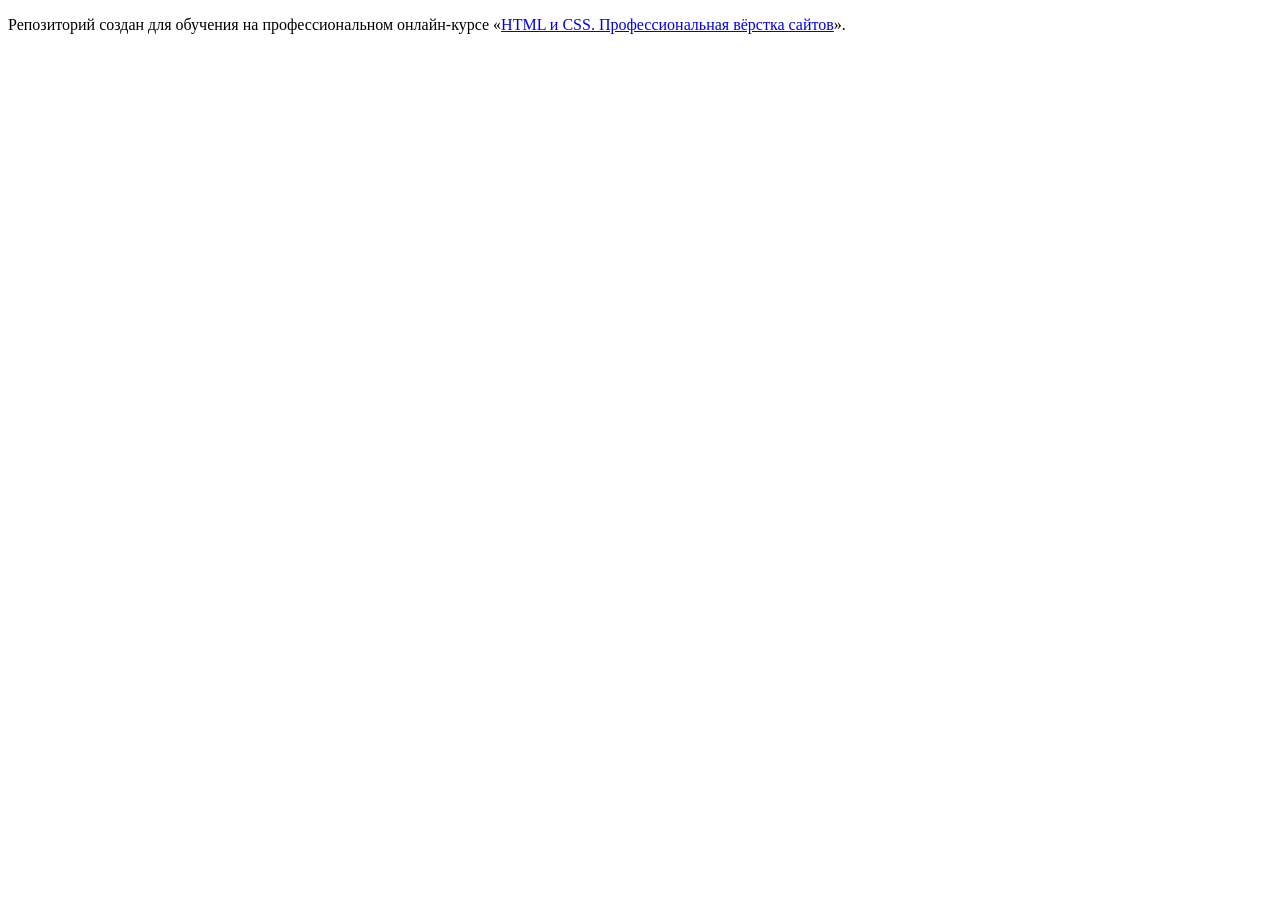
==== index.html @ 04fe5bd8 "Add files via upload" ====
<!DOCTYPE html>
<html lang="ru">
  <head>
    <meta charset="utf-8">
    <title>HTML Academy: {{projectTitle}}</title>
  </head>
  <body>

    <p>Репозиторий создан для обучения на профессиональном онлайн‑курсе «<a href="https://htmlacademy.ru/intensive/htmlcss">HTML и CSS. Профессиональная вёрстка сайтов</a>».</p>

  </body>
</html>
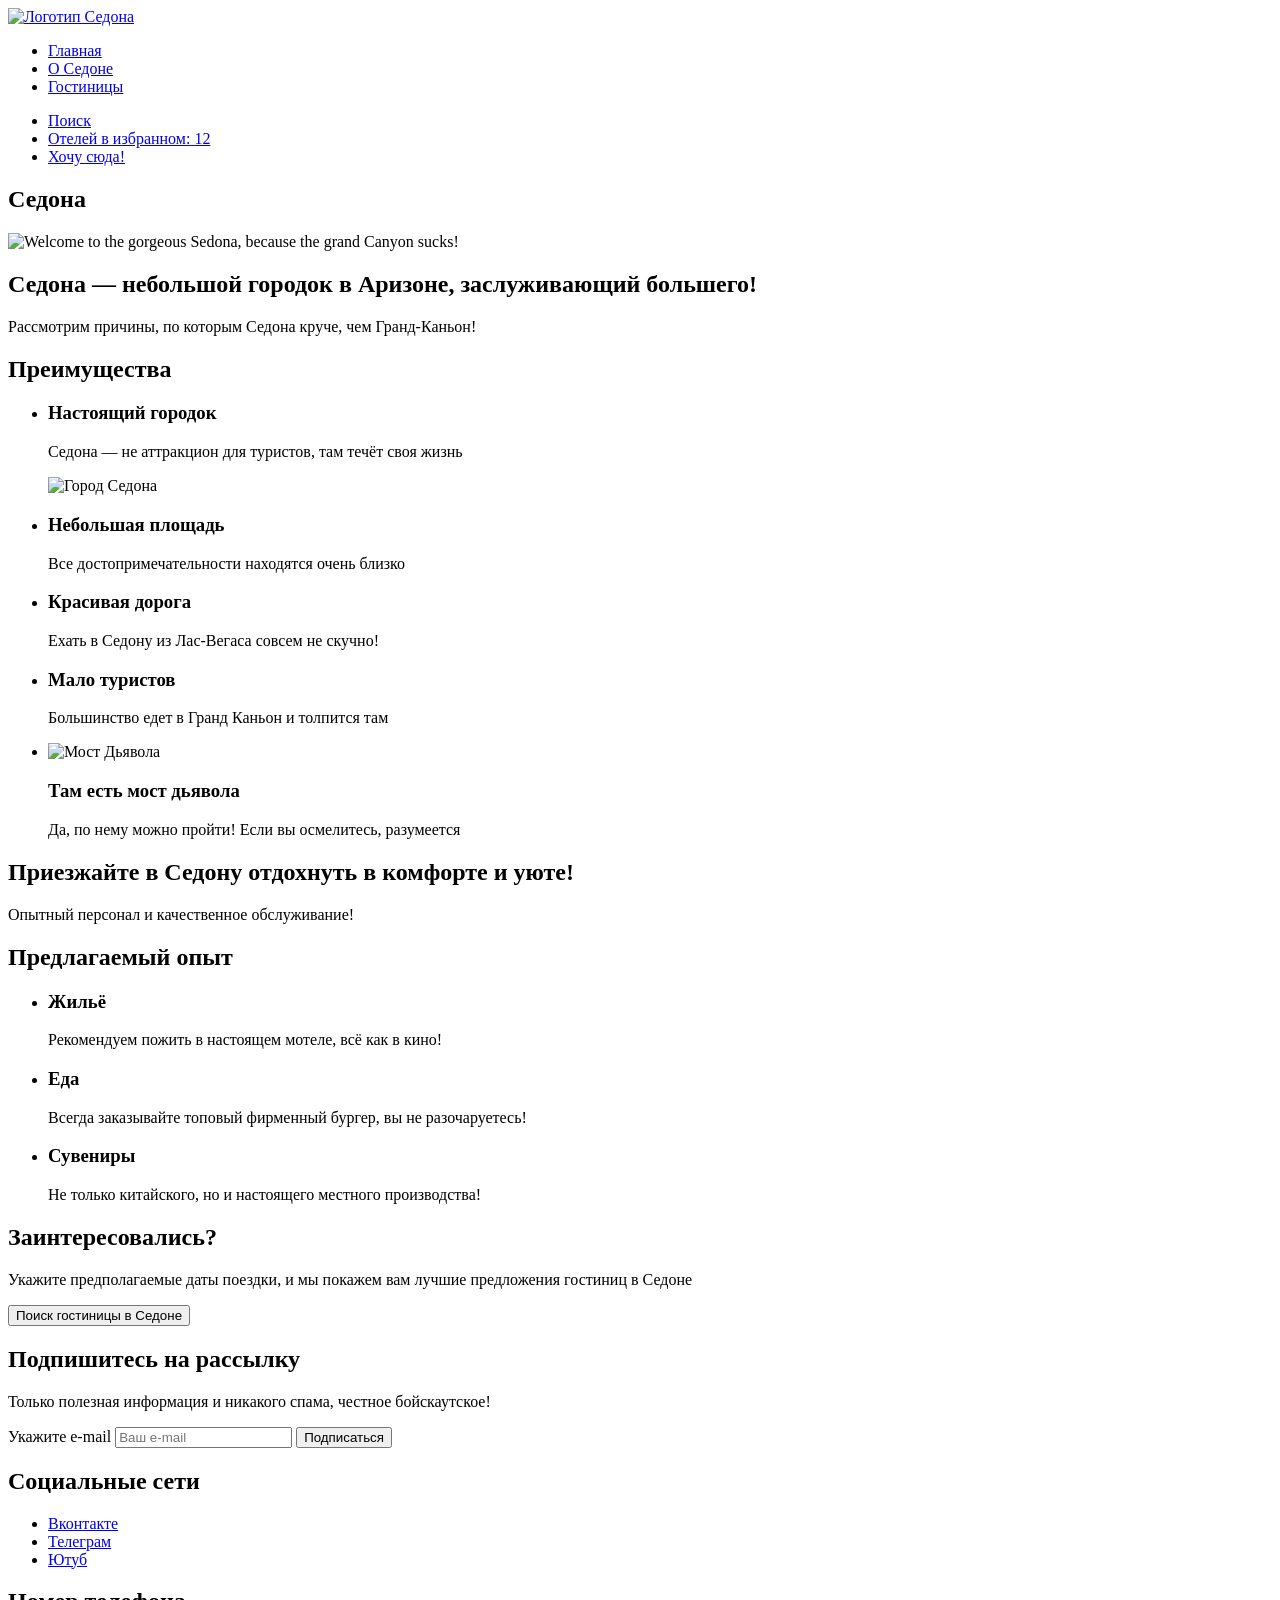
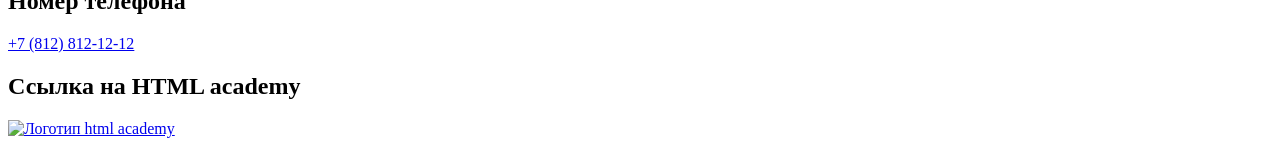
==== commit ded3e1c2: "Add files via upload" ====
--- a/index.html
+++ b/index.html
@@ -1,12 +1,134 @@
 <!DOCTYPE html>
 <html lang="ru">
+
   <head>
     <meta charset="utf-8">
-    <title>HTML Academy: {{projectTitle}}</title>
+    <title>Седона</title>
   </head>
+
   <body>
+    <header class="page-header">
+      <nav class="navigation">
+        <a class="navigation-logo" href="index.html"><img class="logo" src="#" alt="Логотип Седона" aria-current="page"></a>
+        <ul class="navigation-list">
+          <li class="navigation-item"><a class="navigation-link navigation-link-current" href="index.html" aria-current="page">Главная</a>
+          </li>
+          <li class="navigation-item"><a class="navigation-link" href="#">О Седоне</a></li>
+          <li class="navigation-item"><a class="navigation-link" href="catalog.html">Гостиницы</a></li>
+        </ul>
+        <ul class="navigation-user">
+          <li class="navigation-item"><a class="navigation-link" href="#"><span class="visually-hidden">Поиск</span></a>
+          </li>
+          <li class="navigation-item"><a class="navigation-link" href="#">
+            <span class="visually-hidden">Отелей в избранном:</span>
+            <span class="count">12</span>
+          </a></li>
+          <li class="navigation-item"><a class="navigation-link" href="#">Хочу сюда!</a></li>
+        </ul>
+      </nav>
+    </header>
+    <main class="main-index">
+      <section class="welcome">
+        <h1 class="visually-hidden">Седона</h1>
+        <img class="welcome-sedona" src="#" alt="Welcome to the gorgeous Sedona, because the grand Canyon sucks!">
+      </section>
+      <section class="sedona">
+        <h2 class="sedona-place">Седона — небольшой городок в Аризоне, заслуживающий большего!</h2>
+        <p class="sedona-comparison">Рассмотрим причины, по которым Седона круче, чем Гранд-Каньон!</p>
+      </section>
+      <section class="advantages">
+        <h2 class="visually-hidden">Преимущества</h2>
+        <ul class="advantages-list">
+          <li class="advantages-item">
+            <h3 class="advantages-title">Настоящий городок</h3>
+            <p class="advantages-description">Седона — не аттракцион для туристов, там течёт своя жизнь</p>
+            <img class="advantages-img" src="#" alt="Город Седона">
+          </li>
+          <li class="advantages-item">
+            <h3 class="advantages-title">Небольшая площадь</h3>
+            <p class="advantages-description">Все достопримечательности находятся очень близко</p>
+          </li>
+          <li class="advantages-item">
+            <h3 class="advantages-title">Красивая дорога</h3>
+            <p class="advantages-description">Ехать в Седону из Лас-Вегаса совсем не скучно!</p>
+          </li>
+          <li class="advantages-item">
+            <h3 class="advantages-title">Мало туристов</h3>
+            <p class="advantages-description">Большинство едет в Гранд Каньон и толпится там</p>
+          </li>
+          <li class="advantages-item">
+            <img class="advantages-img" src="#" alt="Мост Дьявола">
+            <h3 class="advantages-title">Там есть мост дьявола</h3>
+            <p class="advantages-description">Да, по нему можно пройти! Если вы осмелитесь, разумеется</p>
+          </li>
+        </ul>
+      </section>
+      <section class="invitation">
+        <h2 class="ivitation-header">Приезжайте в Седону отдохнуть в комфорте и уюте!</h2>
+        <p class="invitation-description">Опытный персонал и качественное обслуживание!</p>
+      </section>
+      <section class="experience">
+        <h2 class="visually-hidden">Предлагаемый опыт</h2>
+        <ul class="experience-list">
+          <li class="experience-item">
+            <h3 class="experience-title">Жильё</h3>
+            <p class="experience-item-description">Рекомендуем пожить в настоящем мотеле, всё как в кино!</p>
+          </li>
+          <li class="experience-item">
+            <h3 class="experience-title">Еда</h3>
+            <p class="experience-item-description">Всегда заказывайте топовый фирменный бургер, вы не разочаруетесь!</p>
+          </li>
+          <li class="experience-item">
+            <h3 class="experience-title">Сувениры</h3>
+            <p class="experience-item-description">Не только китайского, но и настоящего местного производства!</p>
+          </li>
+        </ul>
+      </section>
+      <section class="booking">
+        <h2 class="booking-title">Заинтересовались?</h2>
+        <p class="booking-description">Укажите предполагаемые даты поездки, и мы покажем вам лучшие предложения гостиниц в Седоне</p>
+        <button class="button" type="button">Поиск гостиницы в Седоне</button>
+      </section>
+    </main>
+    <footer class="page=footer">
+      <section class="subscribe">
+        <h2 class="subscribe-title">Подпишитесь на рассылку</h2>
+        <p class="subscribe-description">Только полезная информация и никакого спама, честное бойскаутское!</p>
+        <form class="subscribe-form" action="#" method="post">
+          <label for="subscribe-email-form" class="visually-hidden">Укажите e-mail</label>
+          <input class="subscribe-email-field" type="email" name="email" placeholder="Ваш e-mail"
+            id="subscribe-email-form" required>
+          <button class="subscribe-button" type="submit">
+            <span class="subscribe-button-text">Подписаться</span>
+          </button>
+        </form>
+      </section>
+      <section class="footer-socials">
+        <h2 class="visually-hidden">Социальные сети</h2>
+        <ul class="footer-socials-list">
+          <li class="footer-socials-list-item">
+            <a class="button" href="https://vk.com/htmlacademy"><span class="visually-hidden">Вконтакте</span></a>
+          </li>
+          <li class="footer-socials-list-item">
+            <a class="button" href="https://t.me/htmlacademy"><span class="visually-hidden">Телеграм</span></a>
+          </li>
+          <li class="footer-socials-list-item">
+            <a class="button" href="https://www.youtube.com/user/htmlacademyru"><span
+                class="visually-hidden">Ютуб</span></a>
+          </li>
+        </ul>
 
-    <p>Репозиторий создан для обучения на профессиональном онлайн‑курсе «<a href="https://htmlacademy.ru/intensive/htmlcss">HTML и CSS. Профессиональная вёрстка сайтов</a>».</p>
-
+      </section>
+      <section class="footer-contacts">
+        <h2 class="visually-hidden">Номер телефона</h2>
+        <a class="footer-contacts-phone" href="tel:88128121212">+7 (812) 812-12-12</a>
+      </section>
+      <section class="footer-html-academy">
+        <h2 class="visually-hidden">Ссылка на HTML academy</h2>
+        <a class="footer-html-academy-link" href="#">
+          <img class="footer-html-academy-logo" src="#" alt="Логотип html academy">
+        </a>
+      </section>
+    </footer>
   </body>
 </html>
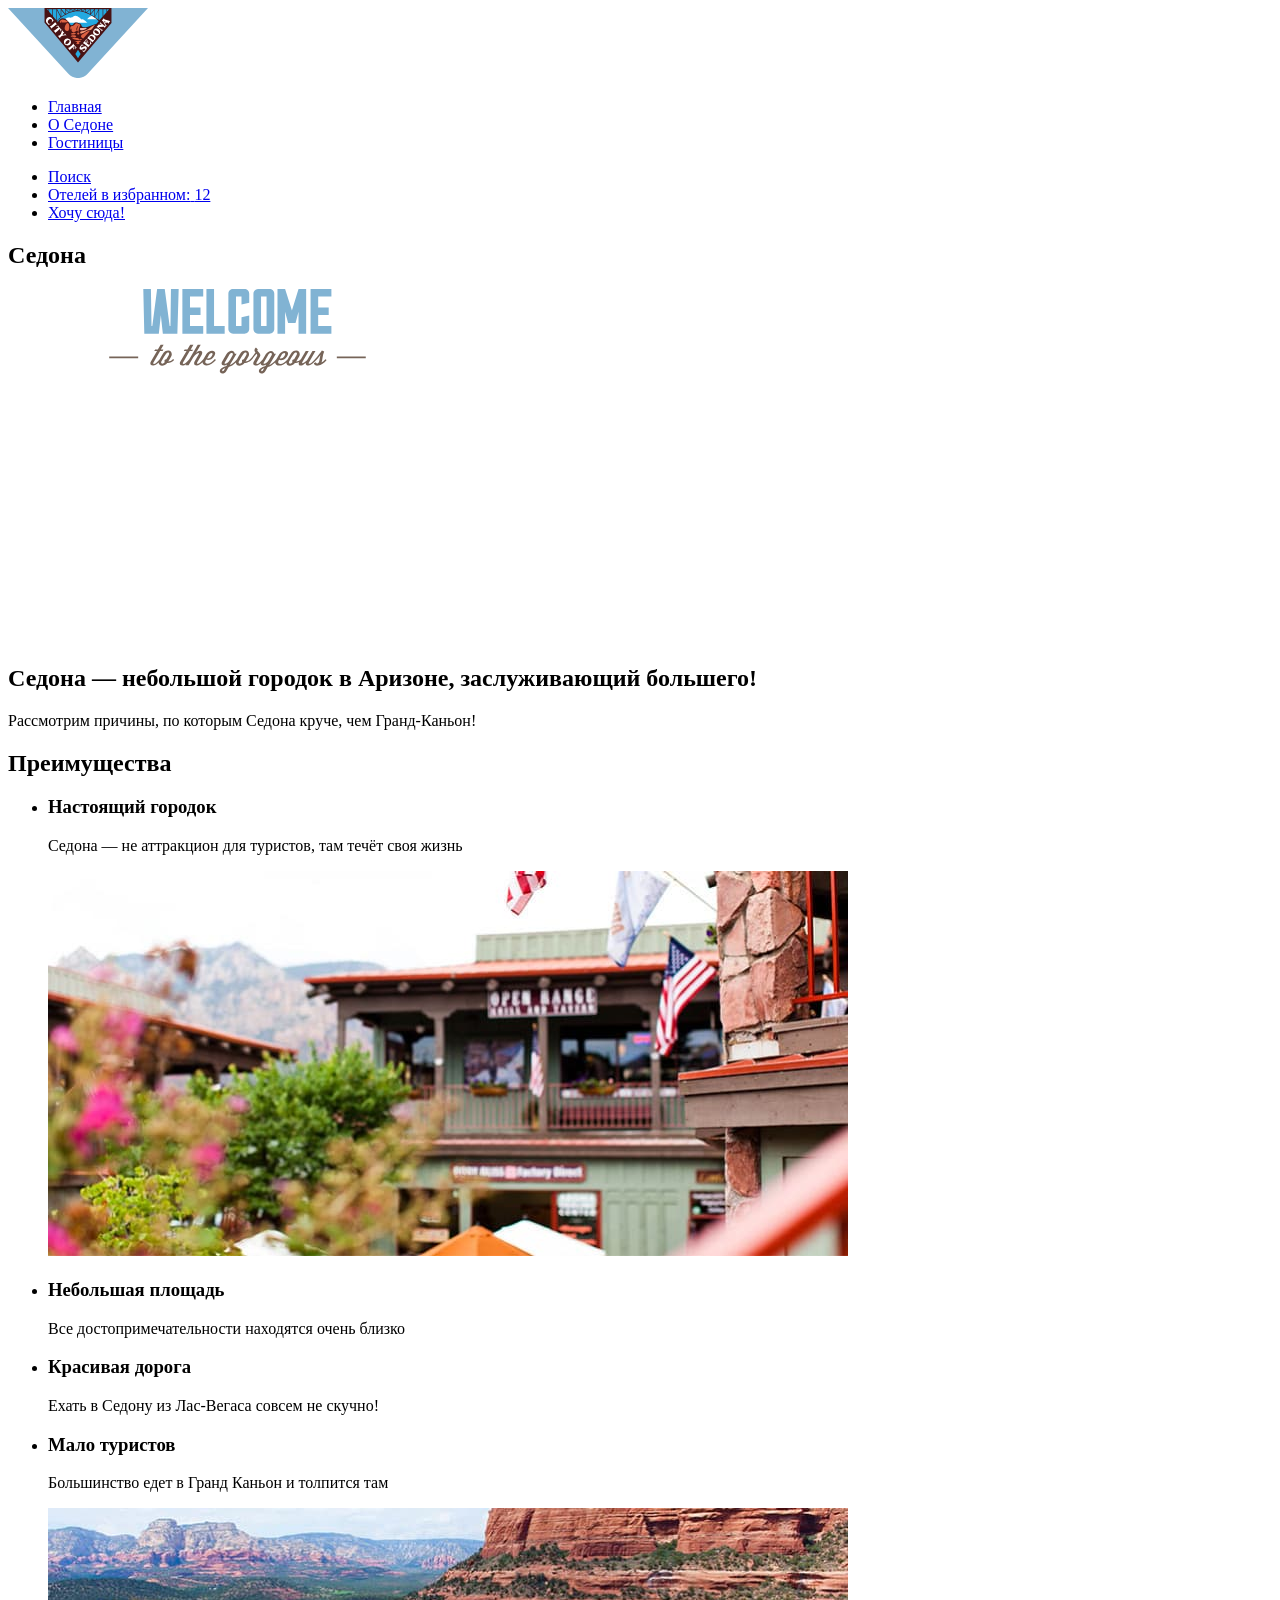
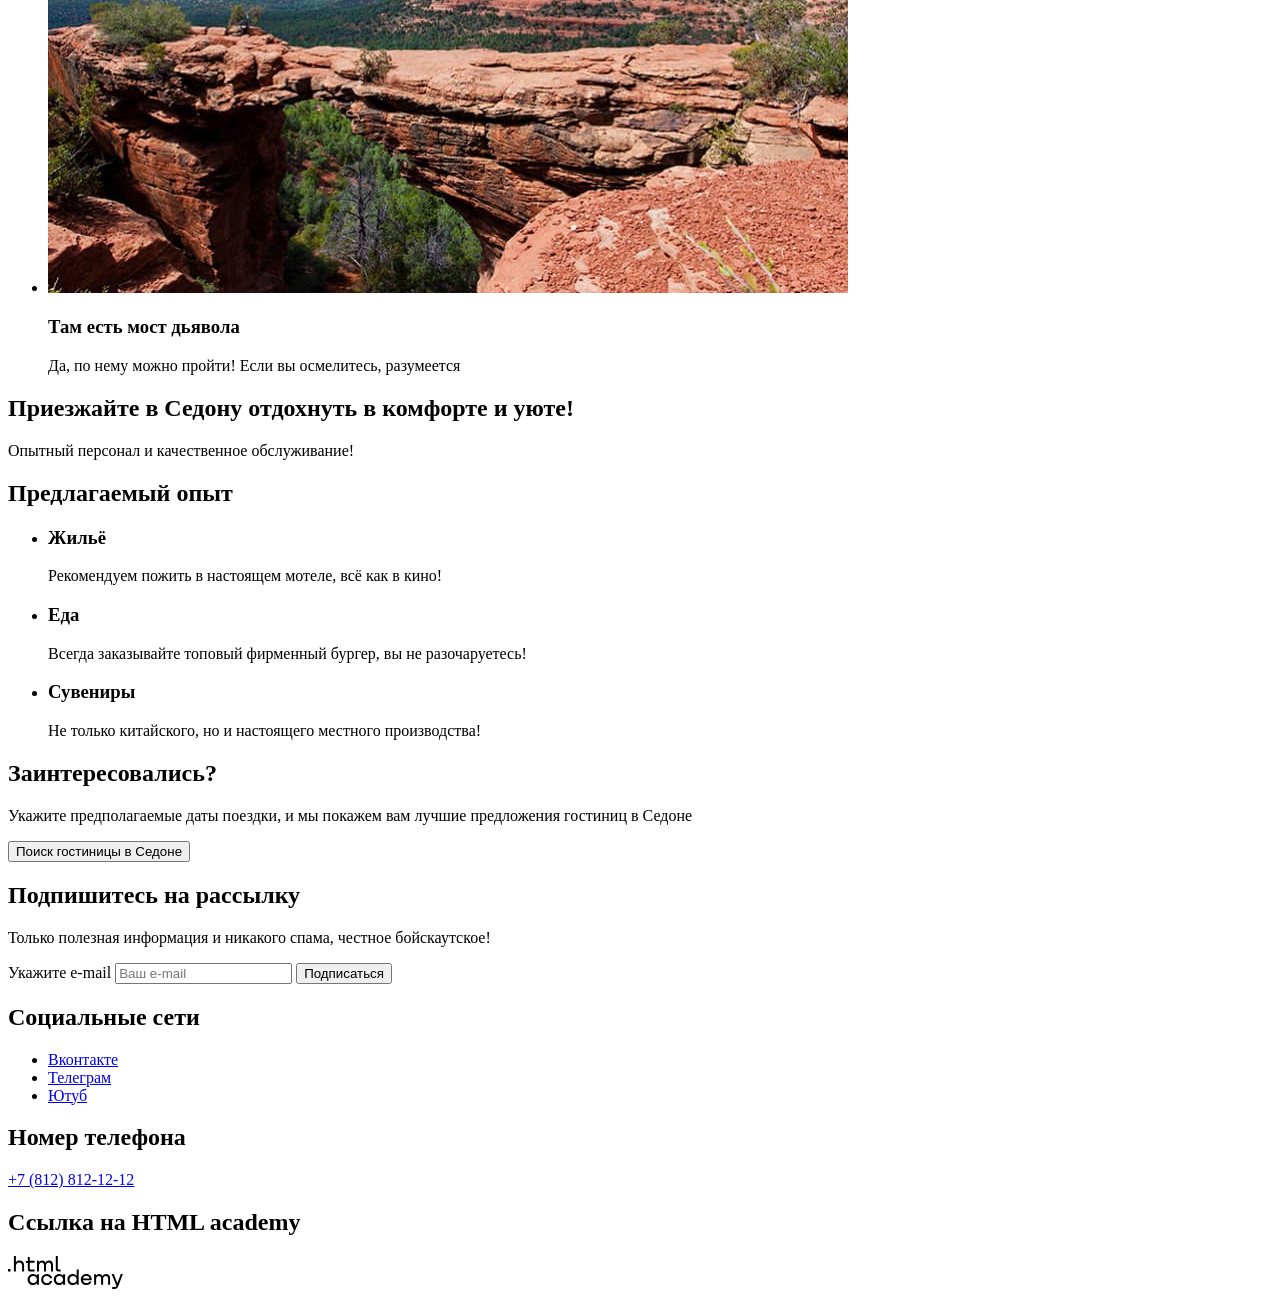
==== commit 31be13d5: "Add files via upload" ====
--- a/index.html
+++ b/index.html
@@ -9,7 +9,7 @@
   <body>
     <header class="page-header">
       <nav class="navigation">
-        <a class="navigation-logo" href="index.html"><img class="logo" src="#" alt="Логотип Седона" aria-current="page"></a>
+        <a class="navigation-logo" href="index.html"><img class="logo" src="images/logos/header-sedona-logo.svg" width="140" height="70" alt="Логотип Седона" aria-current="page"></a>
         <ul class="navigation-list">
           <li class="navigation-item"><a class="navigation-link navigation-link-current" href="index.html" aria-current="page">Главная</a>
           </li>
@@ -30,7 +30,7 @@
     <main class="main-index">
       <section class="welcome">
         <h1 class="visually-hidden">Седона</h1>
-        <img class="welcome-sedona" src="#" alt="Welcome to the gorgeous Sedona, because the grand Canyon sucks!">
+        <img class="welcome-sedona" src="images/index-content/welcome.svg" width="458" height="352" alt="Welcome to the gorgeous Sedona, because the grand Canyon sucks!">
       </section>
       <section class="sedona">
         <h2 class="sedona-place">Седона — небольшой городок в Аризоне, заслуживающий большего!</h2>
@@ -42,7 +42,7 @@
           <li class="advantages-item">
             <h3 class="advantages-title">Настоящий городок</h3>
             <p class="advantages-description">Седона — не аттракцион для туристов, там течёт своя жизнь</p>
-            <img class="advantages-img" src="#" alt="Город Седона">
+            <img class="advantages-img" src="images/index-content/sedona-city.jpg" width="800" height="385" alt="Город Седона">
           </li>
           <li class="advantages-item">
             <h3 class="advantages-title">Небольшая площадь</h3>
@@ -57,7 +57,7 @@
             <p class="advantages-description">Большинство едет в Гранд Каньон и толпится там</p>
           </li>
           <li class="advantages-item">
-            <img class="advantages-img" src="#" alt="Мост Дьявола">
+            <img class="advantages-img" src="images/index-content/devils-bridge.jpg" width="800" height="385" alt="Мост Дьявола">
             <h3 class="advantages-title">Там есть мост дьявола</h3>
             <p class="advantages-description">Да, по нему можно пройти! Если вы осмелитесь, разумеется</p>
           </li>
@@ -126,7 +126,7 @@
       <section class="footer-html-academy">
         <h2 class="visually-hidden">Ссылка на HTML academy</h2>
         <a class="footer-html-academy-link" href="#">
-          <img class="footer-html-academy-logo" src="#" alt="Логотип html academy">
+          <img class="footer-html-academy-logo" src="images/logos/HTMLAcademy-logo.svg" alt="Логотип html academy">
         </a>
       </section>
     </footer>
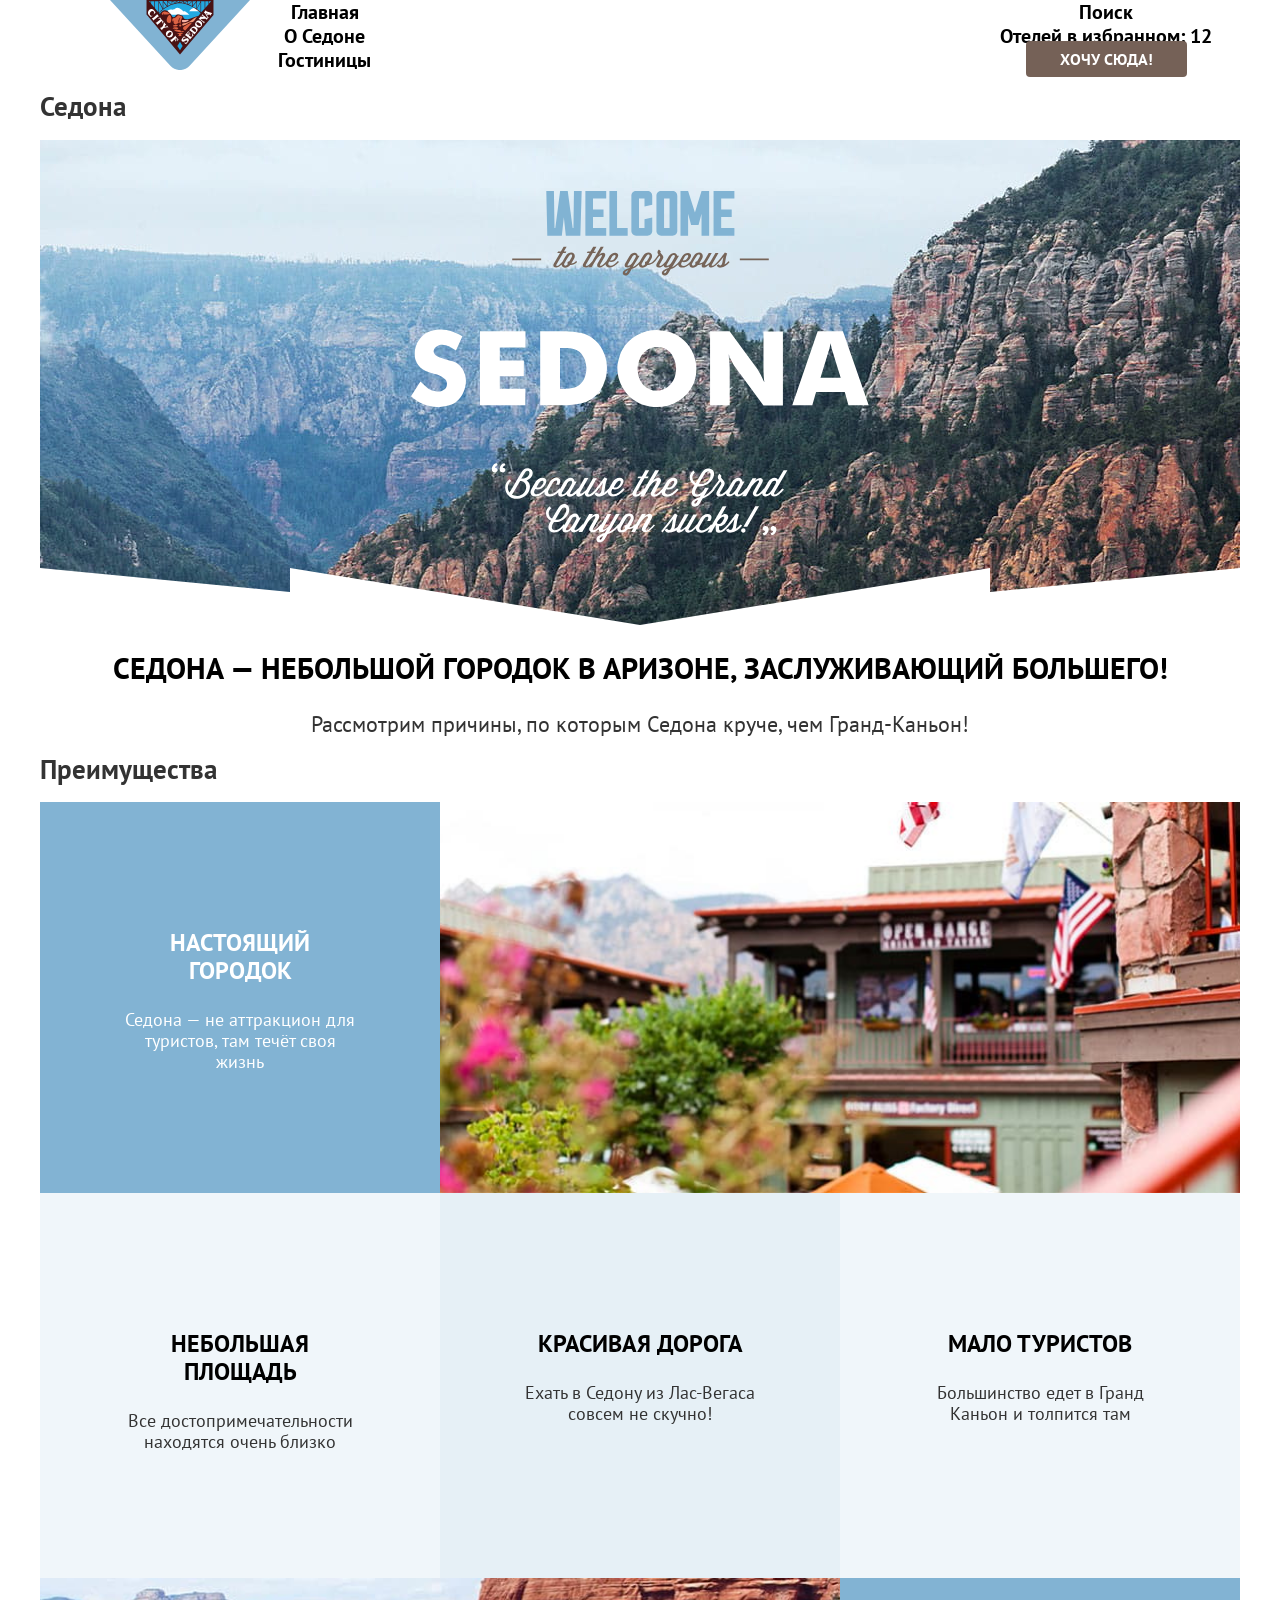
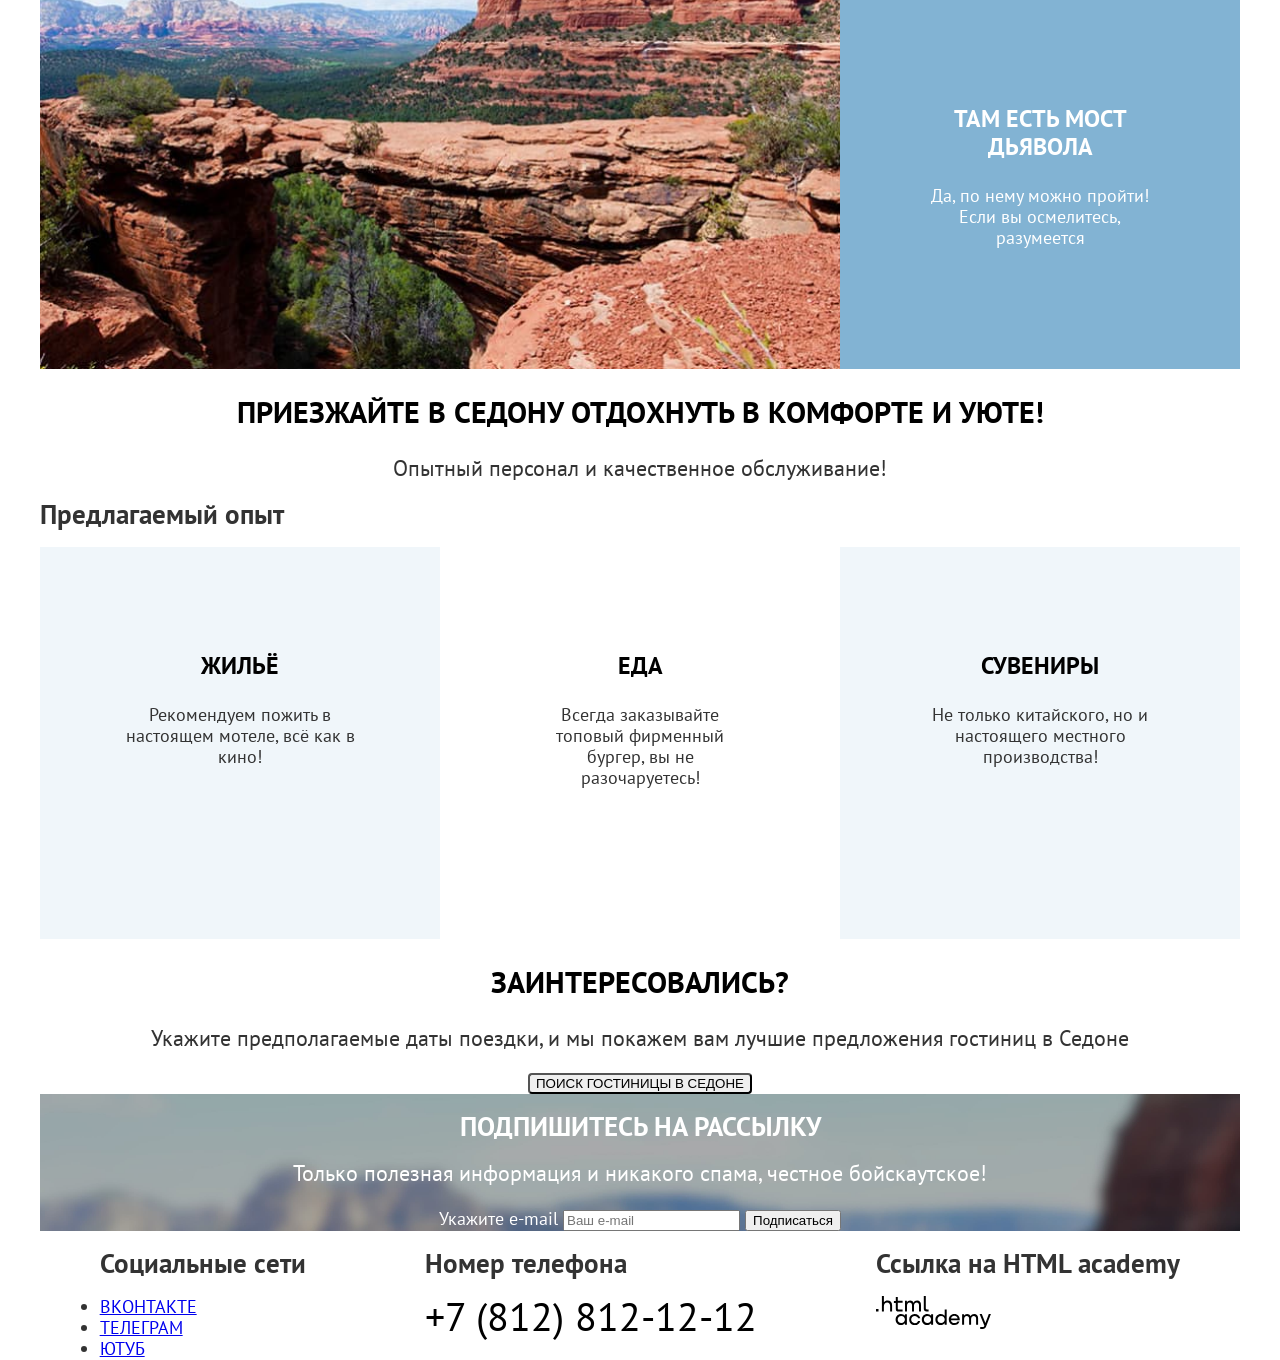
==== commit de48cb5c: "Add files via upload" ====
--- a/index.html
+++ b/index.html
@@ -4,9 +4,11 @@
   <head>
     <meta charset="utf-8">
     <title>Седона</title>
+    <link rel="stylesheet" href="styles/styles.css">
   </head>
 
   <body>
+    <div class="page-container">
     <header class="page-header">
       <nav class="navigation">
         <a class="navigation-logo" href="index.html"><img class="logo" src="images/logos/header-sedona-logo.svg" width="140" height="70" alt="Логотип Седона" aria-current="page"></a>
@@ -23,62 +25,75 @@
             <span class="visually-hidden">Отелей в избранном:</span>
             <span class="count">12</span>
           </a></li>
-          <li class="navigation-item"><a class="navigation-link" href="#">Хочу сюда!</a></li>
+          <li class="navigation-item"><a class="navigation-link-button button" href="#">Хочу сюда!</a></li>
         </ul>
       </nav>
     </header>
-    <main class="main-index">
+    <main class="main-index-container main-index">
+
       <section class="welcome">
         <h1 class="visually-hidden">Седона</h1>
+        <div class="welcome-images">
         <img class="welcome-sedona" src="images/index-content/welcome.svg" width="458" height="352" alt="Welcome to the gorgeous Sedona, because the grand Canyon sucks!">
+        </div>
       </section>
       <section class="sedona">
         <h2 class="sedona-place">Седона — небольшой городок в Аризоне, заслуживающий большего!</h2>
         <p class="sedona-comparison">Рассмотрим причины, по которым Седона круче, чем Гранд-Каньон!</p>
       </section>
+
       <section class="advantages">
         <h2 class="visually-hidden">Преимущества</h2>
         <ul class="advantages-list">
-          <li class="advantages-item">
-            <h3 class="advantages-title">Настоящий городок</h3>
-            <p class="advantages-description">Седона — не аттракцион для туристов, там течёт своя жизнь</p>
-            <img class="advantages-img" src="images/index-content/sedona-city.jpg" width="800" height="385" alt="Город Седона">
+          <li class="advantages-item advantage-1">
+            <div class="advantage-text-container">
+              <h3 class="advantages-title">Настоящий городок</h3>
+              <p class="advantages-description">Седона — не аттракцион для туристов, там течёт своя жизнь</p>
+            </div>
+            <div class="advantage-img-container">
+              <img class="advantages-img" src="images/index-content/sedona-city.jpg" width="800" height="385" alt="Город Седона">
+            </div>
           </li>
-          <li class="advantages-item">
+          <li class="advantages-item advantage-2">
             <h3 class="advantages-title">Небольшая площадь</h3>
             <p class="advantages-description">Все достопримечательности находятся очень близко</p>
           </li>
-          <li class="advantages-item">
+          <li class="advantages-item advantage-3">
             <h3 class="advantages-title">Красивая дорога</h3>
             <p class="advantages-description">Ехать в Седону из Лас-Вегаса совсем не скучно!</p>
           </li>
-          <li class="advantages-item">
+          <li class="advantages-item advantage-4">
             <h3 class="advantages-title">Мало туристов</h3>
             <p class="advantages-description">Большинство едет в Гранд Каньон и толпится там</p>
           </li>
-          <li class="advantages-item">
-            <img class="advantages-img" src="images/index-content/devils-bridge.jpg" width="800" height="385" alt="Мост Дьявола">
-            <h3 class="advantages-title">Там есть мост дьявола</h3>
-            <p class="advantages-description">Да, по нему можно пройти! Если вы осмелитесь, разумеется</p>
+          <li class="advantages-item advantage-5">
+            <div class="advantage-img-container">
+              <img class="advantages-img" src="images/index-content/devils-bridge.jpg" width="800" height="385" alt="Мост Дьявола">
+            </div>
+            <div class="advantage-text-container">
+              <h3 class="advantages-title">Там есть мост дьявола</h3>
+              <p class="advantages-description">Да, по нему можно пройти! Если вы осмелитесь, разумеется</p>
+            </div>
           </li>
         </ul>
       </section>
+
       <section class="invitation">
-        <h2 class="ivitation-header">Приезжайте в Седону отдохнуть в комфорте и уюте!</h2>
+        <h2 class="invitation-header">Приезжайте в Седону отдохнуть в комфорте и уюте!</h2>
         <p class="invitation-description">Опытный персонал и качественное обслуживание!</p>
       </section>
       <section class="experience">
         <h2 class="visually-hidden">Предлагаемый опыт</h2>
         <ul class="experience-list">
-          <li class="experience-item">
+          <li class="experience-item experience-living">
             <h3 class="experience-title">Жильё</h3>
             <p class="experience-item-description">Рекомендуем пожить в настоящем мотеле, всё как в кино!</p>
           </li>
-          <li class="experience-item">
+          <li class="experience-item experience-food">
             <h3 class="experience-title">Еда</h3>
             <p class="experience-item-description">Всегда заказывайте топовый фирменный бургер, вы не разочаруетесь!</p>
           </li>
-          <li class="experience-item">
+          <li class="experience-item experience-souvenirs">
             <h3 class="experience-title">Сувениры</h3>
             <p class="experience-item-description">Не только китайского, но и настоящего местного производства!</p>
           </li>
@@ -87,11 +102,12 @@
       <section class="booking">
         <h2 class="booking-title">Заинтересовались?</h2>
         <p class="booking-description">Укажите предполагаемые даты поездки, и мы покажем вам лучшие предложения гостиниц в Седоне</p>
-        <button class="button" type="button">Поиск гостиницы в Седоне</button>
+        <button class="booking-button button" type="button">Поиск гостиницы в Седоне</button>
       </section>
-    </main>
-    <footer class="page=footer">
-      <section class="subscribe">
+      </main>
+      <footer class="page-footer">
+      <div class="page-footer-container">
+        <section class="subscribe subscribe-main">
         <h2 class="subscribe-title">Подпишитесь на рассылку</h2>
         <p class="subscribe-description">Только полезная информация и никакого спама, честное бойскаутское!</p>
         <form class="subscribe-form" action="#" method="post">
@@ -129,6 +145,8 @@
           <img class="footer-html-academy-logo" src="images/logos/HTMLAcademy-logo.svg" alt="Логотип html academy">
         </a>
       </section>
+
     </footer>
+    </div>
   </body>
 </html>
--- a/styles/styles.css
+++ b/styles/styles.css
@@ -0,0 +1,447 @@
+@font-face{
+  font-family: "PT Sans";
+  font-style: normal;
+  font-weight: 400;
+  src: url("../fonts/ptsans-400.woff2") format("woff2");
+  font-display: swap;
+}
+
+@font-face{
+  font-family: "PT Sans";
+  font-style: normal;
+  font-weight: 700;
+  src: url("../fonts/ptsans-700.woff2") format("woff2");
+  font-display: swap;
+}
+
+html{
+  height: 100%;
+}
+
+body{
+  margin: 0;
+  display: flex;
+  flex-direction: column;
+  height: 100%;
+  font-family: "PT Sans", sans-serif;
+  font-size: 18px;
+  line-height: 21px;
+  background-color: white;
+  color: #333333;
+  font-style: normal;
+}
+
+.main-index-container{
+  flex-grow: 1;
+}
+
+.main-inner{
+  flex-grow: 1;
+}
+
+.navigation li{
+  text-align: center;
+}
+
+.navigation-link{
+  color: black;
+  text-decoration: none;
+  font-family: "PT Sans", sans-serif;
+  font-size: 20px;
+  font-weight: 700;
+  line-height: 24px;
+}
+
+.welcome-images{
+  min-height: 485px;
+  text-align: center;
+  background-image: url("../images/background/divider\ \(1\).svg"), url("../images/background/index.jpg");
+  background-color: black;
+  background-repeat: no-repeat, no-repeat;
+  background-size: 100% auto, cover;
+  background-position: center bottom, center top;
+}
+
+.welcome-sedona{
+  padding: 51.4px;
+}
+
+.sedona-place, .invitation-header, .booking-title{
+  font-family: "PT Sans", sans-serif;
+  font-weight: 700;
+  font-size: 30px;
+  line-height: 36px;
+  text-align: center;
+  font-style: normal;
+  text-transform: uppercase;
+  color: black;
+}
+
+.sedona-comparison, .invitation-description, .booking-description{
+  font-family: "PT Sans", sans-serif;
+  font-weight: 400;
+  font-size: 22px;
+  line-height: 26px;
+  text-align: center;
+  font-style: normal;
+}
+
+.advantages-title, .experience-title{
+  font-family: "PT Sans", sans-serif;
+  font-weight: 700;
+  font-size: 24px;
+  line-height: 28px;
+  text-align: center;
+  font-style: normal;
+  text-transform: uppercase;
+  color: black;
+}
+
+.advantages-description, .experience-item-description{
+  font-family: "PT Sans", sans-serif;
+  font-weight: 400;
+  font-size: 18px;
+  line-height: 21px;
+  text-align: center;
+  font-style: normal;
+}
+
+.advantage-1, .advantage-5{
+  background-color: #82B3D3;
+  color: #ffffff;
+}
+
+.advantage-1 .advantages-title, .advantage-5 .advantages-title{
+  color: white;
+}
+
+.advantage-2, .advantage-4{
+  background-color: rgba(131, 179, 211, 0.12);
+}
+
+.advantage-3{
+  background-color: rgba(131, 179, 211, 0.2);
+}
+
+.footer-contacts-phone{
+  text-decoration: none;
+  color: #000000;
+  font-family: "PT Sans", sans-serif;
+  font-weight: 400;
+  font-size: 40px;
+  line-height: 40px;
+  text-transform: uppercase;
+}
+
+.subscribe{
+  justify-content: center;
+  width: 1200px;
+  text-align: center;
+
+}
+
+.subscribe-main{
+  background-image: url("../images/background/Subscribe.jpg");
+  background-color: black;
+  background-size: cover;
+  background-repeat: no-repeat;
+  color: white;
+}
+
+.subscribe-title{
+  text-transform: uppercase;
+}
+
+.subscribe-title-catalog{
+  color: black;
+}
+
+.subscribe-description{
+  font-family: "PT Sans", sans-serif;
+  font-size: 22px;
+  font-style: normal;
+  line-height: 26px;
+}
+
+.catalog-intro{
+  background-image: url("../images/background/filter.jpg");
+  background-color: black;
+  background-repeat: no-repeat;
+  background-size: cover;
+  color: white;
+  margin: 0 auto;
+}
+
+.inner-title{
+  font-family: "PT Sans", sans-serif;
+  font-size: 60px;
+  line-height: 78px;
+  font-weight: 700;
+}
+
+.breadcrumbs-item-link{
+  font-family: "PT Sans", sans-serif;
+  font-weight: 400;
+  font-size: 16px;
+  line-height: 21px;
+  text-decoration: none;
+  color: white;
+}
+
+.catalog-filters-title, .price-filter-title{
+  font-family: "PT Sans", sans-serif;
+  font-size: 20px;
+  line-height: 24px;
+  font-weight: 700;
+}
+
+.catalog-filters-checkbox-title, .catalog-filters-radio-title{
+  font-family: "PT Sans", sans-serif;
+  font-weight: 400;
+  font-size: 18px;
+  line-height: 23px;
+}
+
+.select-control-title{
+  font-family: "PT Sans", sans-serif;
+  font-weight: 700;
+  font-size: 30px;
+  line-height: 36px;
+  text-transform: uppercase;
+  color: black;
+}
+
+.product-card-link{
+  text-transform: capitalize;
+  font-family: "PT Sans", sans-serif;
+  font-weight: 700;
+  font-size: 24px;
+  line-height: 28px;
+  text-decoration: none;
+  color: black;
+}
+
+.experience-living, .experience-souvenirs{
+  background-color: rgba(131, 179, 211, 0.12);
+}
+
+.button{
+  text-transform: uppercase;
+  border-radius: 4px;
+}
+
+.navigation-link-button{
+  font-family: "PT Sans", sans-serif;
+  font-weight: 700;
+  background-color: #756157;
+  color: white;
+  text-transform: uppercase;
+  text-decoration: none;
+  font-size: 16px;
+  line-height: 20px;
+  text-align: center;
+  padding: 8px 34px;
+}
+
+.pagination-link{
+  text-decoration: none;
+  color: white;
+}
+
+.pagination-link-current{
+  color: black;
+}
+
+.select-control option{
+  font-family: "PT Sans", sans-serif;
+  font-weight: 400;
+  font-size: 18px;
+  line-height: 21px;
+}
+
+.page-container{
+  display: flex;
+  flex-direction: column;
+  margin: 0 auto;
+  min-height: 100vh;
+  width: 1200px;
+}
+
+.navigation{
+  display: flex;
+  width: 1200px;
+  margin: 0 auto;
+}
+
+.navigation-user{
+  margin: 0;
+  padding: 0;
+  margin-left: auto;
+  width: 268px;
+  margin-right: 0 70px;
+  list-style: none;
+}
+
+.navigation-logo{
+  margin-left: 70px;
+  margin-right: 28px;
+}
+
+.navigation-list{
+  list-style: none;
+  margin: 0;
+  padding: 0;
+}
+
+.page-footer-container{
+  width: 1200px;
+  display: flex;
+  flex-wrap: wrap;
+  margin: 0 auto;
+  justify-content: space-around;
+}
+
+.experience-list{
+  display: flex;
+  list-style: none;
+  padding: 0;
+  margin: 0;
+}
+
+.experience-item{
+  height: 230px;
+  width: 230px;
+  padding: 81px 85px;
+}
+
+.advantages-list{
+  list-style: none;
+  margin: 0;
+  padding: 0;
+  display: flex;
+  flex-wrap: wrap;
+
+}
+
+.advantage-1, .advantage-5{
+  display: flex;
+  min-height: 385px;
+  width: 100%;
+}
+
+.advantage-img-container{
+  display: block;
+  flex: 1;
+
+}
+
+.advantage-text-container{
+  flex: 1;
+  width: 230px;
+  padding: 103px 85px;
+}
+
+.advantages-img{
+  display: block;
+  object-fit: cover;
+  height: 100%;
+}
+
+.advantage-2, .advantage-3, .advantage-4{
+  width: 230px;
+  height: 160px;
+  padding: 112.5px 85px;
+}
+
+.catalog-filters-group, .price-filter{
+  border: none;
+  min-width: 150.43px;
+}
+
+.catalog-filters-list{
+  list-style: none;
+  margin: 0;
+  padding: 0;
+
+}
+
+.catalog-filters-container{
+  display: flex;
+  margin: 0 70px;
+}
+
+.infrastructure-container, .living-type-container{
+  margin-right: 70px;
+}
+
+.filters-price-container{
+  width: 288px;
+  margin-right: 70px;
+}
+
+.product-list-container{
+  display: flex;
+  flex-wrap: wrap;
+  width: 1060px;
+  margin: 0 auto;
+  gap: 20px;
+}
+
+.product-list-item{
+  width: 340px;
+  text-align: center;
+  list-style: none;
+  border: 1px solid #E5E5E5;
+  padding: 20px;
+  box-sizing: border-box;
+}
+
+.product-section{
+  width: 1060px;
+  margin: 0 auto;
+}
+
+.sorting-container{
+  display: flex;
+  width: 1060px;
+  margin: 0 auto;
+}
+
+.pagination{
+  list-style: none;
+}
+
+.pagination-container{
+  display: flex;
+}
+
+.pagination-item{
+  width: 60px;
+  height: 60px;
+  text-align: center;
+  background-color: #82B3D3;
+  border-radius: 4px;
+  margin-right: 8px;
+}
+
+.pagination-separator{
+  width: 60px;
+}
+
+.pagination-item:nth-child(1){
+  background-color: #F2F2F2;
+}
+
+.booking-button{
+  display: block;
+  margin: 0 auto;
+}
+
+.catalog-intro{
+  padding: 0 70px;
+}
+
+ul, ol{
+  padding: 0;
+  margin: 0;
+}
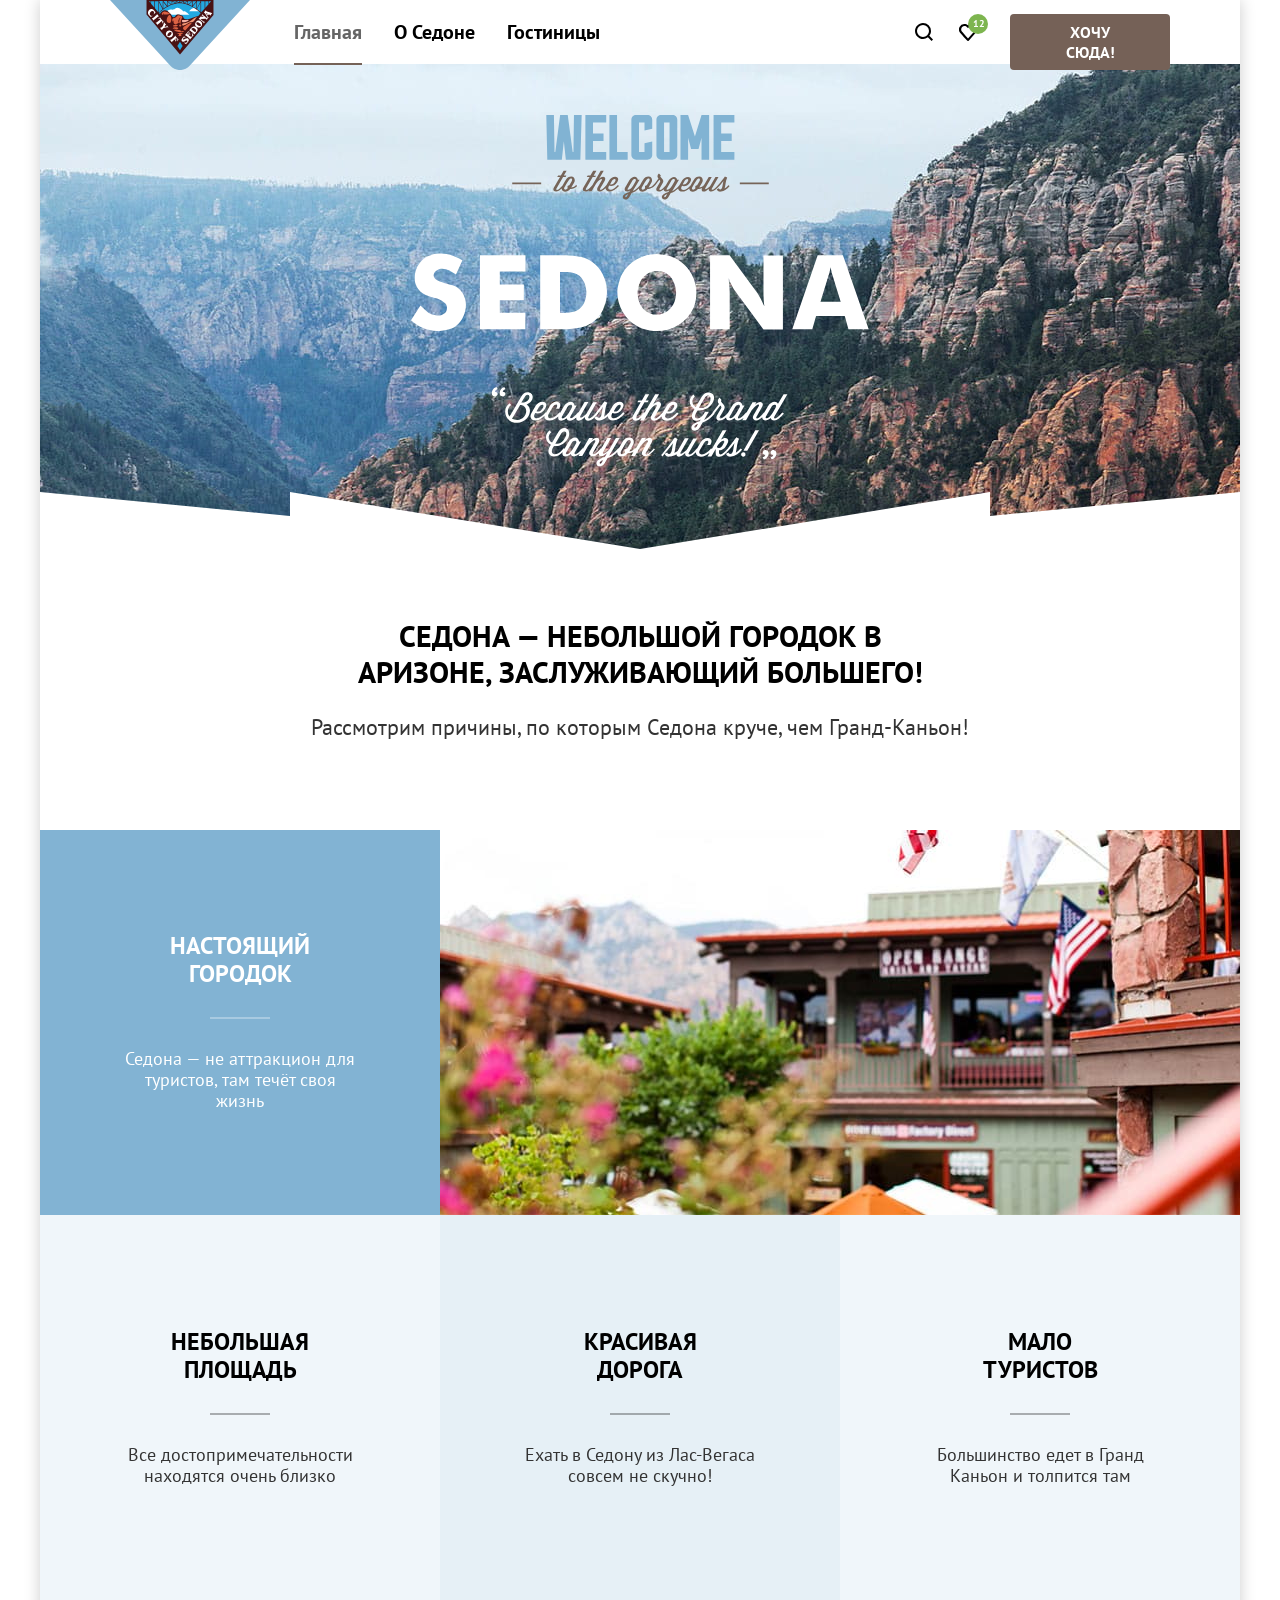
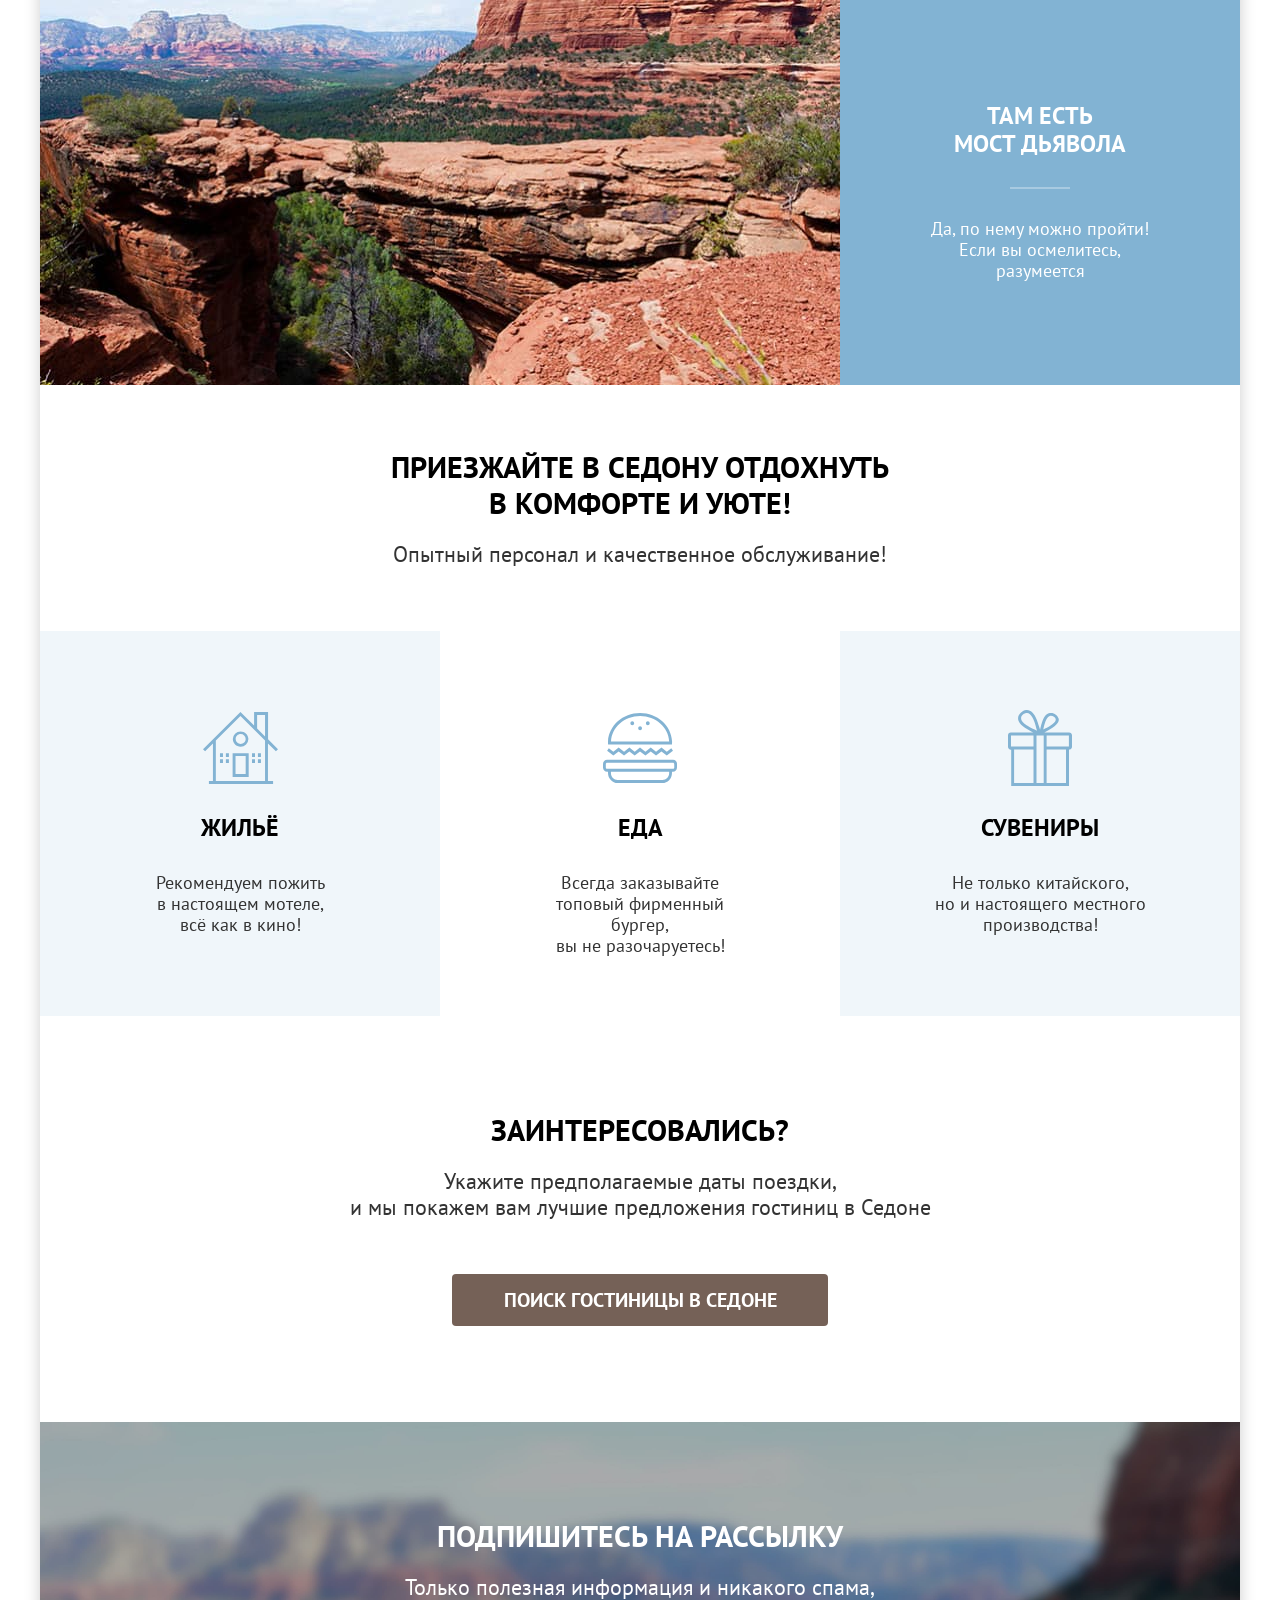
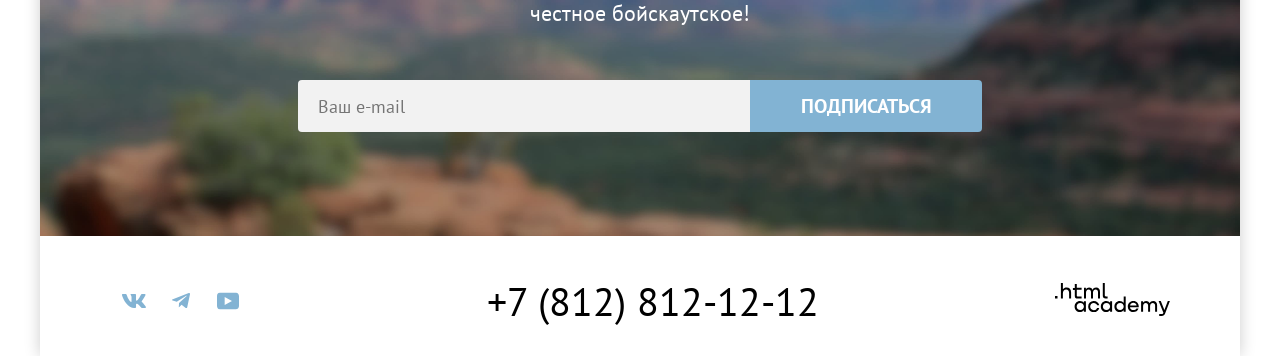
==== commit d9bb4b48: "Add files via upload" ====
--- a/index.html
+++ b/index.html
@@ -5,6 +5,7 @@
     <meta charset="utf-8">
     <title>Седона</title>
     <link rel="stylesheet" href="styles/styles.css">
+    <link rel="icon" href="favicon.ico" sizes="32x32">
   </head>
 
   <body>
@@ -19,9 +20,16 @@
           <li class="navigation-item"><a class="navigation-link" href="catalog.html">Гостиницы</a></li>
         </ul>
         <ul class="navigation-user">
-          <li class="navigation-item"><a class="navigation-link" href="#"><span class="visually-hidden">Поиск</span></a>
-          </li>
-          <li class="navigation-item"><a class="navigation-link" href="#">
+          <li class="navigation-item"><a class="navigation-link navigation-svg" href="#">
+            <svg aria-hidden="true" focusable="false" xmlns="http://www.w3.org/2000/svg" width="18" height="18" fill="none">
+              <path fill="#000" d="m18 16.5-3.7-3.67c1-1.3 1.7-2.98 1.7-4.87A8 8 0 0 0 8 0C3.6 0 0 3.68 0 8.06a8 8 0 0 0 12.9 6.26L16.6 18zM8 14.03a6 6 0 0 1-6-5.96 6 6 0 0 1 12 0 6 6 0 0 1-6 5.96"/>
+            </svg>
+            <span class="visually-hidden">Поиск</span></a>
+          </li>
+          <li class="navigation-item"><a class="navigation-link  navigation-svg" href="#">
+            <svg xmlns="http://www.w3.org/2000/svg" width="18" height="17" fill="none">
+              <path fill="#000" d="M8.9 17a.9.9 0 0 1-.8-.4c-5.4-6.1-6.7-7.5-7-7.9A5.4 5.4 0 0 1 5.5 0C6.8 0 8 .5 9 1.3a5.46 5.46 0 0 1 9 4.1c0 1.3-.5 2.5-1.3 3.4l-7 7.9c-.2.2-.4.3-.8.3m-6-9.5c.3.4 3.5 4 6.1 6.9l6.2-7c.5-.5.7-1.2.7-2 0-1.8-1.5-3.3-3.3-3.3-1 0-2 .5-2.7 1.3-.3.3-.6.4-.9.4s-.6-.2-.8-.4c-.7-.8-1.7-1.3-2.7-1.3-1.8 0-3.3 1.5-3.3 3.3-.1.9.3 1.6.7 2.1q-.15 0 0 0"/>
+            </svg>
             <span class="visually-hidden">Отелей в избранном:</span>
             <span class="count">12</span>
           </a></li>
@@ -71,7 +79,7 @@
               <img class="advantages-img" src="images/index-content/devils-bridge.jpg" width="800" height="385" alt="Мост Дьявола">
             </div>
             <div class="advantage-text-container">
-              <h3 class="advantages-title">Там есть мост дьявола</h3>
+              <h3 class="advantages-title">Там есть <br>мост дьявола</h3>
               <p class="advantages-description">Да, по нему можно пройти! Если вы осмелитесь, разумеется</p>
             </div>
           </li>
@@ -79,7 +87,7 @@
       </section>
 
       <section class="invitation">
-        <h2 class="invitation-header">Приезжайте в Седону отдохнуть в комфорте и уюте!</h2>
+        <h2 class="invitation-title">Приезжайте в Седону отдохнуть в комфорте и уюте!</h2>
         <p class="invitation-description">Опытный персонал и качественное обслуживание!</p>
       </section>
       <section class="experience">
@@ -87,21 +95,36 @@
         <ul class="experience-list">
           <li class="experience-item experience-living">
             <h3 class="experience-title">Жильё</h3>
-            <p class="experience-item-description">Рекомендуем пожить в настоящем мотеле, всё как в кино!</p>
+            <p class="experience-item-description">
+              Рекомендуем пожить
+              <br>в настоящем мотеле,
+              <br>всё как в кино!
+            </p>
           </li>
           <li class="experience-item experience-food">
             <h3 class="experience-title">Еда</h3>
-            <p class="experience-item-description">Всегда заказывайте топовый фирменный бургер, вы не разочаруетесь!</p>
+            <p class="experience-item-description">
+              Всегда заказывайте
+              <br>топовый фирменный бургер,
+              <br>вы не разочаруетесь!
+            </p>
           </li>
           <li class="experience-item experience-souvenirs">
             <h3 class="experience-title">Сувениры</h3>
-            <p class="experience-item-description">Не только китайского, но и настоящего местного производства!</p>
+            <p class="experience-item-description">
+              Не только китайского,
+              <br>но и настоящего местного
+              <br>производства!
+            </p>
           </li>
         </ul>
       </section>
       <section class="booking">
         <h2 class="booking-title">Заинтересовались?</h2>
-        <p class="booking-description">Укажите предполагаемые даты поездки, и мы покажем вам лучшие предложения гостиниц в Седоне</p>
+        <p class="booking-description">
+          Укажите предполагаемые даты поездки,
+          <br>и мы покажем вам лучшие предложения гостиниц в Седоне
+        </p>
         <button class="booking-button button" type="button">Поиск гостиницы в Седоне</button>
       </section>
       </main>
@@ -111,26 +134,41 @@
         <h2 class="subscribe-title">Подпишитесь на рассылку</h2>
         <p class="subscribe-description">Только полезная информация и никакого спама, честное бойскаутское!</p>
         <form class="subscribe-form" action="#" method="post">
-          <label for="subscribe-email-form" class="visually-hidden">Укажите e-mail</label>
-          <input class="subscribe-email-field" type="email" name="email" placeholder="Ваш e-mail"
+          <label for="subscribe-email-form" class="visually-hidden subscribe-form-label">Укажите e-mail</label>
+          <div class="subscribe-form-container">
+            <input class="subscribe-email-field" type="email" name="email" placeholder="Ваш e-mail"
             id="subscribe-email-form" required>
-          <button class="subscribe-button" type="submit">
-            <span class="subscribe-button-text">Подписаться</span>
-          </button>
+            <button class="subscribe-button button" type="submit">Подписаться</button>
+          </div>
         </form>
       </section>
+      <div class="footer-panel-container">
       <section class="footer-socials">
         <h2 class="visually-hidden">Социальные сети</h2>
         <ul class="footer-socials-list">
           <li class="footer-socials-list-item">
-            <a class="button" href="https://vk.com/htmlacademy"><span class="visually-hidden">Вконтакте</span></a>
+            <a class="socials-button button" href="https://vk.com/htmlacademy">
+              <svg class="svg-vkontakte svg-socials" xmlns="http://www.w3.org/2000/svg" width="24" height="14">
+                <path fill-rule="evenodd" d="M23.45.95c.17-.55 0-.95-.8-.95h-2.62c-.67 0-.98.35-1.14.73 0 0-1.34 3.2-3.23 5.27-.61.6-.89.8-1.22.8-.17 0-.42-.2-.42-.74V.95c0-.66-.18-.95-.74-.95H9.15c-.42 0-.67.3-.67.6 0 .61.95.76 1.05 2.5v3.8c0 .84-.16.99-.5.99-.88 0-3.05-3.21-4.33-6.89-.25-.71-.5-1-1.17-1H.9C.15 0 0 .35 0 .73c0 .68.89 4.07 4.14 8.55C6.32 12.34 9.38 14 12.16 14c1.67 0 1.88-.37 1.88-1v-2.32c0-.73.16-.88.69-.88.38 0 1.05.2 2.61 1.67C19.11 13.22 19.4 14 20.41 14h2.62c.75 0 1.13-.37.91-1.1-.24-.72-1.09-1.77-2.21-3.02-.62-.7-1.53-1.47-1.81-1.86-.4-.49-.28-.7 0-1.14 0 0 3.2-4.43 3.53-5.93" clip-rule="evenodd"/>
+              </svg>
+              <span class="visually-hidden">Вконтакте</span>
+            </a>
           </li>
           <li class="footer-socials-list-item">
-            <a class="button" href="https://t.me/htmlacademy"><span class="visually-hidden">Телеграм</span></a>
+            <a class="socials-button button" href="https://t.me/htmlacademy">
+              <svg class="svg-telegram svg-socials" xmlns="http://www.w3.org/2000/svg" width="18" height="16">
+                <path d="M16.79.1.84 6.25c-1.09.43-1.08 1.04-.2 1.31l4.1 1.28 9.47-5.98c.44-.27.85-.12.52.18L7.05 9.96l-.28 4.22c.41 0 .6-.19.83-.41l1.99-1.93 4.13 3.05c.77.42 1.31.2 1.5-.7l2.72-12.8c.28-1.12-.43-1.62-1.16-1.3"/>
+              </svg>
+              <span class="visually-hidden">Телеграм</span>
+            </a>
           </li>
           <li class="footer-socials-list-item">
-            <a class="button" href="https://www.youtube.com/user/htmlacademyru"><span
-                class="visually-hidden">Ютуб</span></a>
+            <a class="socials-button button" href="https://www.youtube.com/user/htmlacademyru">
+              <svg class="svg-youtube svg-socials" xmlns="http://www.w3.org/2000/svg" width="22" height="17">
+                <path d="M18.6 0H3.18C1.31 0 0 1.6 0 3.4v10.1C0 15.4 1.31 17 3.17 17h15.66c1.64 0 3.17-1.6 3.17-3.4V3.4C21.78 1.6 20.47 0 18.6 0M7.67 12.54V4.46L15 8.5z"/>
+              </svg>
+              <span class="visually-hidden">Ютуб</span>
+            </a>
           </li>
         </ul>
 
@@ -142,11 +180,65 @@
       <section class="footer-html-academy">
         <h2 class="visually-hidden">Ссылка на HTML academy</h2>
         <a class="footer-html-academy-link" href="#">
-          <img class="footer-html-academy-logo" src="images/logos/HTMLAcademy-logo.svg" alt="Логотип html academy">
+          <svg xmlns="http://www.w3.org/2000/svg" width="115" height="33">
+            <path class="footer-html-academy-logo" d="M0 12.9v2.6h2.5v-2.6zM11.6 4.5c-1.6 0-2.8.7-3.6 1.7h-.1V0h-2v15.5h2v-5.3c0-2.1 1.3-3.6 3.3-3.6 1.8 0 2.9 1.4 2.9 3.2v5.7h2V9.4c.1-3-1.8-4.9-4.5-4.9M26.6 4.8h-4.8V1.1h-2v3.8h-1.9v2h1.9v6c0 1.7 1 2.7 2.7 2.7h4.1v-2h-3.7c-.7 0-1.1-.4-1.1-1.1V6.8h4.8zM41.1 4.6c-1.6 0-2.9.8-3.5 2.1h-.1c-.6-1.2-1.8-2.1-3.4-2.1-1.4 0-2.5.8-3.1 1.8h-.1V4.8H29v10.6h2V10c0-2 1-3.5 2.6-3.5 1.5 0 2.4 1 2.4 2.6v6.3h2V9.8c0-2.4 1.4-3.3 2.6-3.3 1.5 0 2.4 1 2.4 2.6v6.3h2V8.9c.1-2.5-1.4-4.3-3.9-4.3M47.8 12.7c0 1.7 1 2.7 2.8 2.7h2v-2h-1.7c-.7 0-1.1-.4-1.1-1.1V0h-2zM28.9 19.7c-.9-1.1-2.2-1.8-3.9-1.8-3.1 0-5.4 2.3-5.4 5.6s2.3 5.6 5.4 5.6c1.8 0 3-.8 3.8-1.9h.1v1.6h2V18.2h-2zm-3.6 7.4c-2.2 0-3.6-1.6-3.6-3.6s1.4-3.6 3.6-3.6 3.6 1.6 3.6 3.6c0 1.9-1.4 3.6-3.6 3.6M44.2 22c-.5-2.4-2.6-4.1-5.4-4.1a5.4 5.4 0 0 0-5.6 5.6c0 3.1 2.2 5.6 5.6 5.6 2.8 0 4.9-1.8 5.4-4.2h-2.1a3.4 3.4 0 0 1-3.3 2.3c-2.2 0-3.6-1.6-3.6-3.6s1.4-3.6 3.6-3.6c1.6 0 2.8 1 3.3 2.2h2.1zM55.1 19.7c-.9-1.1-2.2-1.8-3.9-1.8-3.1 0-5.4 2.3-5.4 5.6s2.3 5.6 5.4 5.6c1.8 0 3-.8 3.8-1.9h.1v1.6h2V18.2h-2zm-3.6 7.4c-2.2 0-3.6-1.6-3.6-3.6s1.4-3.6 3.6-3.6 3.6 1.6 3.6 3.6c0 1.9-1.5 3.6-3.6 3.6M68.7 19.8c-.9-1.1-2.2-1.9-3.9-1.9-3.1 0-5.4 2.3-5.4 5.6s2.2 5.6 5.4 5.6c1.7 0 3-.8 3.8-1.8h.1v1.5h2V13.4h-2zm-3.6 7.3c-2.2 0-3.6-1.6-3.6-3.6s1.4-3.6 3.6-3.6 3.6 1.6 3.6 3.6c-.1 2-1.5 3.6-3.6 3.6M78.3 17.9c-3.3 0-5.5 2.5-5.5 5.6 0 3 2.1 5.6 5.5 5.6 2.5 0 4.5-1.3 5.2-3.6h-2.1c-.5 1-1.6 1.6-3 1.6-1.9 0-3.3-1.3-3.4-2.9h8.8c.2-3.6-2-6.3-5.5-6.3m0 1.9c1.7 0 3 1 3.3 2.6h-6.5c.3-1.5 1.5-2.6 3.2-2.6M98.2 17.9c-1.6 0-2.9.8-3.6 2h-.1c-.6-1.2-1.8-2-3.4-2-1.4 0-2.5.7-3.1 1.8v-1.5h-1.9v10.6h2v-5.4c0-2 1-3.4 2.6-3.5 1.5 0 2.4 1 2.4 2.6v6.3h2v-5.6c0-2.4 1.4-3.3 2.6-3.3 1.5 0 2.4 1 2.4 2.6v6.3h2v-6.5c.1-2.6-1.4-4.4-3.9-4.4M109.4 27l-3.6-8.9h-2.2l4.8 11.6c-.3.9-.7 1.2-1.7 1.2h-2.5v2h2.5c1.8 0 2.8-.8 3.5-2.6l4.7-12.2h-2.1z"/>
+          </svg>
         </a>
       </section>
-
+      </div>
     </footer>
+    </div>
+    <div class="modal-container modal-closed">
+      <div class="modal modal-sedona-hotel-search">
+        <button class="modal-close-button">
+          <span class="visually-hidden">Закрыть</span>
+        </button>
+        <section class="modal-content">
+          <h2 class="modal-title">поиск гостиницы в седоне</h2>
+          <form action="" method="post">
+            <p class="modal-date-form">
+              <label class="modal-input-title" for="coming-date">Дата Заезда:</label>
+              <input class="modal-date-input" type="text" value="27 апреля 2020" id="coming-date">
+              <span class="modal-date-info modal-incorrect-value">Мы не можем отправить вас в прошлое.</span>
+            </p>
+            <p class="modal-date-form">
+              <label class="modal-input-title" for="leaving-date">Дата Выезда:</label>
+              <input class="modal-date-input" type="text" value="1 сентября 2023" id="leaving-date">
+              <span class="modal-date-info modal-correct-value">На эти даты есть свободные номера. Пока есть.</span>
+            </p>
+            <div class="modal-info-container">
+              <p class="modal-info-form">
+                <label class="modal-input-title" for="modal-adults">Взрослые:</label>
+                <div class="modal-number-input-container">
+                  <button class="modal-number-button modal-button-minus" type="button"></button>
+                  <input class="modal-number-input" id="modal-adults" type="number" min="1" max="9" value="1" step="1">
+                  <button class="modal-number-button modal-button-plus" type="button"></button>
+                </div>
+              </p>
+              <p class="modal-info-form">
+                <span class="modal-input-title">
+                  <label class="modal-input-title modal-kids-label" for="modal-kids">Дети:</label>
+                  <span class="tooltip">
+                   <button type="button" class="tooltip-button" aria-labelledby="tooltip-label-kids">
+                     <svg class="tooltip-icon" xmlns="http://www.w3.org/2000/svg" width="26" height="26" fill="none" viewBox="0 0 26 26">
+                       <path fill="#83b3d3" d="M26 13a13 13 0 1 1-26 0 13 13 0 0 1 26 0"/>
+                       <path fill="#fff" fill-rule="evenodd" d="M12 7h2v2h-2zm2 12h-2v-9h2z" clip-rule="evenodd"/>
+                     </svg>
+                   </button>
+                   <span class="tooltip-text" role="tooltip" id="tooltip-label-kids">Укажите количество детей, которые будут с вами, возраст которых от 6 до 18 лет. Дети до 6 лет размещаются бесплатно.</span>
+                  </span>
+                </span>
+                <div class="modal-number-input-container">
+                  <button class="modal-number-button modal-button-minus" type="button"></button>
+                  <input class="modal-number-input number-input-kids" id="modal-kids" type="number" min="1" max="9" value="1" step="1">
+                  <button class="modal-number-button modal-button-plus" type="button"></button>
+                </div>
+              </p>
+            </div>
+            <button type="button" class="button modal-button-search">Найти</button>
+          </form>
+        </section>
+      </div>
     </div>
   </body>
 </html>
--- a/styles/styles.css
+++ b/styles/styles.css
@@ -39,10 +39,6 @@
   flex-grow: 1;
 }
 
-.navigation li{
-  text-align: center;
-}
-
 .navigation-link{
   color: black;
   text-decoration: none;
@@ -50,6 +46,61 @@
   font-size: 20px;
   font-weight: 700;
   line-height: 24px;
+  display: block;
+  padding: 20px 16px;
+  position: relative;
+}
+
+.navigation-link:hover{
+  opacity: 0.5;
+}
+
+.navigation-link:active{
+  opacity: 0.3;
+}
+
+.navigation-svg{
+  padding: 22px 13px;
+}
+
+.count{
+  font-family: inherit;
+  font-size: 10px;
+  line-height: 10px;
+  font-weight: 400px;
+  position: absolute;
+  transform: scale(20px);
+  border-radius: 50%;
+  background-color: #7DB54F;
+  color: white;
+  width: 20px;
+  height: 20px;
+  padding: 5px;
+  box-sizing: border-box;
+  left: 50%;
+  bottom: 50%;
+}
+
+.button{
+  text-transform: uppercase;
+  border-radius: 4px;
+  font-family: "PT Sans", sans-serif;
+  font-weight: 700;
+  font-size: 16px;
+  line-height: 20px;
+  cursor: pointer;
+}
+
+.button:hover{
+  background-color: #615048;
+}
+
+.button:focus-visible{
+  background-color: #615048;
+}
+
+.button:active{
+  color:rgb(255, 255, 255, 0.3);
 }
 
 .welcome-images{
@@ -66,7 +117,13 @@
   padding: 51.4px;
 }
 
-.sedona-place, .invitation-header, .booking-title{
+.booking{
+  padding: 96px 304px;
+}
+
+.sedona-place, .invitation-title, .booking-title{
+  margin: 0 auto;
+  padding: 0;
   font-family: "PT Sans", sans-serif;
   font-weight: 700;
   font-size: 30px;
@@ -75,6 +132,43 @@
   font-style: normal;
   text-transform: uppercase;
   color: black;
+  max-width: 620px;
+  display: block;
+}
+
+.booking-title{
+  margin-bottom: 20px;
+}
+
+.booking-description{
+  margin: 0 auto;
+  margin-bottom: 54px;
+  max-width: 592px;
+}
+
+.booking-button{
+  display: block;
+  margin: 0 auto;
+  padding: 8px 50px;
+  width: 376px;
+  font-family: "PT Sans", sans-serif;
+  font-weight: 700;
+  font-size: 20px;
+  line-height: 36px;
+  text-transform: uppercase;
+  text-align: center;
+  color: white;
+  background-color: #756157;
+  border: none;
+}
+
+.booking-button:hover{
+  background-color: #615048;
+}
+
+.sedona-place{
+  margin-top: 69px;
+  margin-bottom: 24px;
 }
 
 .sedona-comparison, .invitation-description, .booking-description{
@@ -84,6 +178,13 @@
   line-height: 26px;
   text-align: center;
   font-style: normal;
+  display: block;
+}
+
+.invitation-description{
+  margin: 0;
+  padding: 0;
+  margin-bottom: 64px;
 }
 
 .advantages-title, .experience-title{
@@ -97,6 +198,36 @@
   color: black;
 }
 
+.experience-title{
+  margin-bottom: 30px;
+  margin-top: 102px;
+
+}
+
+.advantages-title{
+  margin: 0 auto;
+  margin-bottom: 30px;
+  max-width: 175px;
+  position: relative;
+  padding-bottom: 30px;
+}
+
+.advantages-title::before{
+  position: absolute;
+  content: "";
+  width: 60px;
+  height: 2px;
+  background-color: black;
+  bottom: 0;
+  left: 50%;
+  transform: translate(-30px, 1px);
+  opacity: 30%;
+}
+
+.advantage-1 .advantages-title::before, .advantage-5 .advantages-title::before{
+  background-color: #FFF;
+}
+
 .advantages-description, .experience-item-description{
   font-family: "PT Sans", sans-serif;
   font-weight: 400;
@@ -106,6 +237,12 @@
   font-style: normal;
 }
 
+.experience-item-description{
+  margin: 0;
+  padding: 0;
+  display: block;
+}
+
 .advantage-1, .advantage-5{
   background-color: #82B3D3;
   color: #ffffff;
@@ -121,6 +258,14 @@
 
 .advantage-3{
   background-color: rgba(131, 179, 211, 0.2);
+}
+
+.invitation-title{
+  margin: 0 auto;
+  padding: 0;
+  margin-top: 64px;
+  margin-bottom: 20px;
+  max-width: 505px;
 }
 
 .footer-contacts-phone{
@@ -133,11 +278,43 @@
   text-transform: uppercase;
 }
 
+.footer-contacts-phone:hover{
+  color: #756157;
+}
+
+.footer-contacts-phone:focus-visible{
+  color: #756157;
+}
+
+.footer-contacts-phone:active{
+  color: #756157;
+  opacity: 30%;
+}
+
+.footer-html-academy-logo{
+  fill: black;
+}
+
+.footer-html-academy-link:hover .footer-html-academy-logo{
+  fill: #756157;
+}
+
+.footer-html-academy-link:focus-visible .footer-html-academy-logo{
+  fill: #756157;
+}
+
+.footer-html-academy-link:active .footer-html-academy-logo{
+  fill: #756157;
+  opacity: 30%;
+}
+
 .subscribe{
   justify-content: center;
-  width: 1200px;
+  width: 684px;
+  min-height: 214px;
   text-align: center;
-
+  padding: 96px 258px 104px;
+  flex-grow: 1;
 }
 
 .subscribe-main{
@@ -148,8 +325,62 @@
   color: white;
 }
 
+.subscribe-form-label{
+  display: none;
+}
+
+.subscribe-email-field{
+  padding: 14px 20px;
+  width: 452px;
+  height: 52px;
+  box-sizing: border-box;
+  border: none;
+  border-radius: 4px 0 0 4px;
+  font-family: inherit;
+  font-weight: 400;
+  font-size: 18px;
+  line-height: 24px;
+  background-color: #f2f2f2;
+  color: rgba(0, 0, 0, 0.6);
+}
+
+.subscribe-button{
+  padding: 8px 50px;
+  width: 232px;
+  border: none;
+  border-radius: 0 4px 4px 0;
+  color: white;
+  font-weight: 700;
+  font-size: 20px;
+  background-color: #82B3D3;
+}
+
+.subscribe-button:hover{
+  background-color: #68A2CA;
+}
+
+.subscribe-button:focus-visible{
+  background-color: #68A2CA;
+}
+
+.subscribe-button:active{
+  background-color: #82B3D3;
+  color: rgba(255,255,255, 0.3);
+}
+
+.subscribe-form-container{
+  display: flex;
+  justify-content: space-around;
+}
+
 .subscribe-title{
   text-transform: uppercase;
+  margin: 0;
+  padding: 0;
+  margin-bottom: 20px;
+  font-family: inherit;
+  font-size: 30px;
+  line-height: 36px;
 }
 
 .subscribe-title-catalog{
@@ -161,6 +392,8 @@
   font-size: 22px;
   font-style: normal;
   line-height: 26px;
+  max-width: 475px;
+  margin: 0 auto 54px;
 }
 
 .catalog-intro{
@@ -169,7 +402,8 @@
   background-repeat: no-repeat;
   background-size: cover;
   color: white;
-  margin: 0 auto;
+  min-height: 307px;
+  padding: 35px 70px 70px 70px;
 }
 
 .inner-title{
@@ -177,6 +411,8 @@
   font-size: 60px;
   line-height: 78px;
   font-weight: 700;
+  margin: 0 0 8px;
+  padding: 0;
 }
 
 .breadcrumbs-item-link{
@@ -188,18 +424,87 @@
   color: white;
 }
 
+.breadcrumbs-item-link:hover{
+  opacity: 60%;
+}
+
+.breadcrumbs-item-link:focus-visible{
+  color: rgba(255,255,255, 1);
+}
+
+.breadcrumbs-item-link:active{
+  opacity: 30%;
+}
+
 .catalog-filters-title, .price-filter-title{
   font-family: "PT Sans", sans-serif;
   font-size: 20px;
   line-height: 24px;
   font-weight: 700;
+  margin-bottom: 32px;
+  padding: 0;
 }
 
 .catalog-filters-checkbox-title, .catalog-filters-radio-title{
+  margin: 0;
+  padding: 0;
   font-family: "PT Sans", sans-serif;
   font-weight: 400;
   font-size: 18px;
   line-height: 23px;
+  padding-left: 36px;
+  position: relative;
+}
+
+.checkbox-custom{
+  position: absolute;
+  width: 20px;
+  height: 20px;
+  border-radius: 4px;
+  background-color: #fff;
+  top: 0;
+  left: 0;
+}
+
+.catalog-filters-checkbox[type="checkbox"]:checked + .checkbox-custom::before{
+  content: "";
+  background: url("/images/icons/checkbox.svg") no-repeat center;
+  width: 13px;
+  height: 10px;
+  position: absolute;
+  top: 50%;
+  left: 50%;
+  transform: translate(-50%, -50%);
+}
+
+.radio-custom{
+  position: absolute;
+  width: 20px;
+  height: 20px;
+  border-radius: 100%;
+  background-color: #fff;
+  top: 0;
+  left: 0;
+}
+
+.catalog-filters-item:focus .checkbox-custom{
+  outline: 3px solid #83B3D3;
+}
+
+.catalog-filters-radio[type="radio"]:checked + .radio-custom::before{
+  content: "";
+  width: 10px;
+  height: 10px;
+  position: absolute;
+  top: 50%;
+  left: 50%;
+  transform: translate(-50%, -50%);
+  background-color: #3F5E72;
+  border-radius: 100%;
+}
+
+.catalog-filters-item:focus .radio-custom{
+  outline: 3px solid #83B3D3;
 }
 
 .select-control-title{
@@ -209,6 +514,9 @@
   line-height: 36px;
   text-transform: uppercase;
   color: black;
+  margin: 0;
+  padding: 0;
+  margin-right: 200px;
 }
 
 .product-card-link{
@@ -219,15 +527,39 @@
   line-height: 28px;
   text-decoration: none;
   color: black;
+  display: block;
+  margin: 0;
+}
+
+.product-card-image{
+  display: block;
+}
+
+.product-card-link .product-card-title{
+  margin: 0;
+  font-size: 24px;
 }
 
 .experience-living, .experience-souvenirs{
   background-color: rgba(131, 179, 211, 0.12);
 }
 
-.button{
-  text-transform: uppercase;
-  border-radius: 4px;
+.experience-living{
+  background-image: url("/images/icons/living.svg");
+  background-repeat: no-repeat;
+  background-position: 50% 81px;
+}
+
+.experience-food{
+  background-image: url("/images/icons/food.svg");
+  background-repeat: no-repeat;
+  background-position: 50% 82px;
+}
+
+.experience-souvenirs{
+  background-image: url("/images/icons/souvenirs.svg");
+  background-repeat: no-repeat;
+  background-position: 50% 79px;
 }
 
 .navigation-link-button{
@@ -241,15 +573,73 @@
   line-height: 20px;
   text-align: center;
   padding: 8px 34px;
+  display: block;
+  width: 160px;
+  box-sizing: border-box;
+  margin-left: 20px;
+  margin-top: 14px;
+}
+
+.navigation-item{
+  position: relative;
+  height: 64px;
+}
+
+.navigation-link-current{
+  color: rgba(0, 0, 0, 0.6);
+}
+
+.navigation-link-current::after{
+  position: absolute;
+  content: "";
+  height: 2px;
+  background-color: #756257;
+  top: 63px;
+  left: 16px;
+  right: 16px;
 }
 
 .pagination-link{
   text-decoration: none;
   color: white;
+  display: flex;
+  justify-content: center;
+  align-items: center;
+  width: 100%;
+  height: 100%;
+}
+
+.pagination-link:hover{
+  background-color: #68A2CA;
+  border-radius: 4px;
+}
+
+.pagination-link:focus-visible{
+  background-color: #68A2CA;
+  border-radius: 4px;
+}
+
+.pagination-link:active{
+  color: rgba(255,255,255, 0.3);
 }
 
 .pagination-link-current{
   color: black;
+}
+
+.pagination-link-current:hover{
+  color: black;
+  background-color: #F2F2F2;
+}
+
+.pagination-link-current:focus-visible{
+  color: black;
+  background-color: #F2F2F2;
+}
+
+.pagination-link-current:active{
+  color: black;
+  background-color: #F2F2F2;
 }
 
 .select-control option{
@@ -259,12 +649,41 @@
   line-height: 21px;
 }
 
+.select-control{
+  width: 292px;
+  height: 49px;
+  margin-right: 70px;
+  border: 2px solid #E5E5E5;
+  border-radius: 4px;
+  padding: 12px 20px;
+  font-family: inherit;
+  font-weight: 400;
+  font-size: 18px;
+  line-height: 21px;
+  appearance: none;
+  background: url("/images/icons/select-arrow.svg") no-repeat right 20px center;
+}
+
+.select-control:hover{
+  border-color: #68A2CA;
+}
+
+.select-control:focus-visible{
+  border-color: #68A2CA;
+  outline: none;
+}
+
+.select-control:active{
+  border-color: rgba(0, 0, 0, 0.3);
+  color: rgba(0, 0, 0, 0.3);
+}
+
 .page-container{
   display: flex;
   flex-direction: column;
   margin: 0 auto;
-  min-height: 100vh;
   width: 1200px;
+  box-shadow: 0 0 15px 0 rgba(0, 0, 0, 0.2);
 }
 
 .navigation{
@@ -277,20 +696,32 @@
   margin: 0;
   padding: 0;
   margin-left: auto;
-  width: 268px;
-  margin-right: 0 70px;
+  margin-right: 70px;
   list-style: none;
+  display: flex;
+  align-items: center;
+  height: 64px;
 }
 
 .navigation-logo{
+  margin-right: 28px;
   margin-left: 70px;
-  margin-right: 28px;
+  z-index: 1;
 }
 
 .navigation-list{
   list-style: none;
   margin: 0;
   padding: 0;
+  display: flex;
+  align-items: center;
+  justify-content: flex-start;
+  height: 64px;
+  flex-wrap: wrap;
+}
+
+.page-header{
+  height: 64px;
 }
 
 .page-footer-container{
@@ -306,12 +737,14 @@
   list-style: none;
   padding: 0;
   margin: 0;
+  flex-wrap: wrap;
 }
 
 .experience-item{
-  height: 230px;
+  height: 223px;
   width: 230px;
   padding: 81px 85px;
+  box-sizing: border-boxS;
 }
 
 .advantages-list{
@@ -320,7 +753,7 @@
   padding: 0;
   display: flex;
   flex-wrap: wrap;
-
+  margin-top: 90px;
 }
 
 .advantage-1, .advantage-5{
@@ -331,14 +764,15 @@
 
 .advantage-img-container{
   display: block;
-  flex: 1;
-
+  flex-grow: 1;
 }
 
 .advantage-text-container{
-  flex: 1;
-  width: 230px;
-  padding: 103px 85px;
+  flex-grow: 1;
+  width: 400px;
+  height: 385px;
+  padding: 102px 85px;
+  box-sizing: border-box;
 }
 
 .advantages-img{
@@ -356,55 +790,134 @@
 .catalog-filters-group, .price-filter{
   border: none;
   min-width: 150.43px;
+  margin: 0;
+  padding: 0;
 }
 
 .catalog-filters-list{
   list-style: none;
   margin: 0;
   padding: 0;
-
+}
+
+.catalog-filters-item:not(:last-child){
+  margin-bottom: 16px;
+}
+
+.catalog-filters-item:hover{
+  opacity: 60%;
+}
+
+.catalog-filters-item:active{
+  opacity: 30%;
+}
+
+.catalog-filters-button{
+  width: 191px;
+  height: 36px;
+  margin-bottom: 32px;
+}
+
+.button-reset{
+  background: transparent;
+  color: #fff;
+  border: none;
+}
+
+.button-reset:hover{
+  background-color: transparent;
+  color: rgba(255,255,255, 0.4);
+}
+
+.button-reset:focus-visible{
+  outline: none;
+  border: 4px solid #83B3D3;
+  border-radius: 4px;
+  background-color: transparent;
+}
+
+.button-reset:active{
+  color: rgba(255,255,255, 0.3);
+  background-color: transparent;
+}
+
+.button-confirm{
+  color: #fff;
+  background-color: #82B3D3;
+  border: none;
+}
+
+.button-confirm:hover,
+.button-product-favorites:hover{
+  background-color: #68A2CA;
+}
+
+.button-confirm:focus-visible,
+.button-product-favorites:focus-visible{
+  background-color: #68A2CA;
+}
+
+.catalog-filters-button:last-child{
+  margin-bottom: 0;
+}
+
+.filters-button-container{
+  margin-top: 56px;
 }
 
 .catalog-filters-container{
   display: flex;
-  margin: 0 70px;
-}
-
-.infrastructure-container, .living-type-container{
+}
+
+.infrastructure-container{
   margin-right: 70px;
 }
 
-.filters-price-container{
+ .living-type-container{
+  margin-right: 140px;
+ }
+
+.price-container{
   width: 288px;
   margin-right: 70px;
 }
 
-.product-list-container{
-  display: flex;
-  flex-wrap: wrap;
-  width: 1060px;
-  margin: 0 auto;
+.sorting-button-svg{
+  position: absolute;
+  top: 50%;
+  left: 50%;
+  transform: translate(-50%, -50%);
+}
+
+.product-list{
+  display: grid;
+  grid-template-columns: 340px 340px 340px;
   gap: 20px;
 }
 
 .product-list-item{
-  width: 340px;
-  text-align: center;
   list-style: none;
-  border: 1px solid #E5E5E5;
+  outline: 1px solid #E5E5E5;
+  border-radius: 4px;
   padding: 20px;
-  box-sizing: border-box;
-}
-
-.product-section{
-  width: 1060px;
-  margin: 0 auto;
+  display: grid;
+  grid-template-columns: repeat(2, 140px);
+  row-gap: 16px;
+  column-gap: 20px;
+  grid-template-areas:
+  "hotel-img hotel-img"
+  "hotel-title hotel-title"
+  "living-type price"
+  "product-info add-favorite"
+  ". rating";
 }
 
 .sorting-container{
   display: flex;
-  width: 1060px;
-  margin: 0 auto;
+  min-height: 49px;
+  align-items: center;
+  margin-top: 50px;
+  margin-bottom: 40px;
 }
 
 .pagination{
@@ -413,6 +926,9 @@
 
 .pagination-container{
   display: flex;
+  margin-top: 80px;
+  margin-bottom: 60px;
+  align-items: center;
 }
 
 .pagination-item{
@@ -422,26 +938,690 @@
   background-color: #82B3D3;
   border-radius: 4px;
   margin-right: 8px;
+
+}
+.pagination-item:last-child{
+  margin-right: 0;
 }
 
 .pagination-separator{
   width: 60px;
+  text-align: center;
+  margin-right: 8px;
 }
 
 .pagination-item:nth-child(1){
   background-color: #F2F2F2;
 }
 
-.booking-button{
+ul, ol{
+  padding: 0;
+  margin: 0;
+}
+
+.visually-hidden{
+  position: absolute;
+  width: 1px;
+  height: 1px;
+  padding: 0;
+  margin: -1px;
+  overflow: hidden;
+  clip: rect(0, 0, 0, 0);
+  white-space: nowrap;
+  border: 0;
+}
+
+.footer-socials-list{
+  display: flex;
+  flex-wrap: wrap;
+  list-style: none;
+  margin: 0;
+  padding: 0;
+}
+
+.footer-panel-container{
+  display: flex;
+  padding: 40px 70px 30px 70px;
+  align-items: center;
+  width: 1200px;
+  justify-content: space-between;
+}
+
+.footer-contacts{
+  padding: 5px 195px;
+}
+
+.footer-socials-list-item{
+  width: 47.33px;
+  height: 40px;
+  position: relative;
+}
+
+.socials-button .svg-socials{
+  fill: #83B3D3;
+}
+
+.socials-button:hover .svg-socials{
+  fill: #68A2CA;
+}
+
+.socials-button:focus-visible .svg-socials{
+  fill: #68A2CA;
+}
+
+.socials-button:active .svg-socials{
+  fill: #68A2CA;
+  opacity: 30%;
+}
+
+.socials-button{
+  width: 47px;
+  height: 40px;
+}
+
+.svg-socials{
+  position: absolute;
+  top: 50%;
+  left: 50%;
+  transform: translate(-50%, -50%);
+}
+
+.breadcrumbs{
+  display: flex;
+  list-style: none;
+  margin-bottom: 40px;
+  position: relative;
+}
+
+.breadcrumbs-item:not(:last-child)::after{
+  position: absolute;
+  content: url(/images/icons/breadcrumbs-arrow.svg);
+  margin-left: 10px;
+  width: 8px;
+  height: 23px;
+}
+
+.breadcrumbs-item:not(:last-child){
+  margin-right: 28.5px;
+}
+
+.input-row{
+  display: flex;
+  align-items: center;
+  gap: 2px;
+}
+.price-filter-text{
+  color: #333;
+  background-color: white;
+}
+.price-filter-input{
+  width: 143px;
+  height: 48px;
+  padding: 12px 20px;
+  font-weight: 700;
+  font-size: 18px;
+  box-sizing: border-box;
+  border: none;
+}
+
+.price-filter-text{
+  position: relative;
+  border-radius: 50%;
+}
+
+.input-min{
+  border-radius: 4px 0 0 4px;
+}
+
+.input-max{
+  border-radius: 0 4px 4px 0;
+}
+
+
+
+.price-filter-text.price-min::after{
+  position: absolute;
+  content: "от";
+  right: 20px;
+  top: 12px;
+  opacity: 50%;
+}
+
+.price-filter-text.price-max::after{
+  position: absolute;
+  content: "до";
+  right: 20px;
+  top: 12px;
+  opacity: 50%;
+}
+
+.price-slider{
+  position: relative;
+  height: 4px;
+  width: 287px;
+  background-color: rgba(255,255,255, 0.5);
+  margin-top: 44px;
+}
+
+.price-slider-range{
+  position: absolute;
+  background-color: #fff;
+  height: 4px;
+}
+
+.price-slider-toggle{
+  width: 20px;
+  height: 20px;
+  border-radius: 5px;
+  border: none;
+  position: absolute;
+  top: 50%;
+  transform: translateY(-50%);
+  cursor: pointer;
+}
+
+.price-slider-toggle:hover{
+  box-shadow: 0 4px 10px 0 rgba(0, 0, 0, 0.25);
+}
+
+.price-slider-toggle:focus-visible{
+  outline: 3px solid #83B3D3;
+  box-shadow: 0 4px 10px 0 rgba(0, 0, 0, 0.25);
+}
+
+.price-slider-toggle:active{
+  box-shadow: 0 7px 15px 0 rgba(0, 0, 0, 0.4);
+  outline: 2px solid #83B3D3;
+}
+
+.toggle-min{
+  left: 0;
+}
+
+.toggle-max{
+  right: 0;
+}
+
+input[type="number"]::-webkit-outer-spin-button,
+input[type="number"]::-webkit-inner-spin-button {
+    -webkit-appearance: none;
+}
+
+.card-sorting{
+  display: flex;
+  flex-basis: 160px;
+  gap: 8px;
+}
+
+.card-sorting-button{
+  width: 48px;
+  height: 48px;
+  border: 2px solid #E5E5E5;
+  border-radius: 4px;
+  box-sizing: border-box;
+  padding: 17px 16px;
+  position: relative;
+}
+
+.card-sorting-button:hover{
+  border-color: black;
+}
+
+.card-sorting-button:focus-visible{
+  border-color: #68A2CA;
+  outline: none;
+}
+
+.card-sorting-button:active{
+  border-color: black;
+}
+
+.sorting-button-current{
+  border-color: black;
+}
+
+.button-product-card-link{
+  text-decoration: none;
+  padding: 8px 26px;
+  background-color: #756157;
+  color: white;
+  grid-area: product-info;
+}
+
+.button-product-favorites{
+  padding: 8px 20px;
+  background-color: #82B3D3;
+  color: white;
+  border-width: 0;
+  grid-area: add-favorite;
+}
+
+.in-favorites{
+  background-color: #7DB54F;
+  color: white;
+  border-width: 0;
+  padding: 8px 18px;
+  cursor: default;
+}
+
+.in-favorites:hover{
+  background-color: #7DB54F;
+  color: white;
+}
+
+.in-favorites:focus-visible{
+  background-color: #7DB54F;
+  color: white;
+}
+
+.in-favorites:active{
+  background-color: #7DB54F;
+  color: white;
+}
+
+.rating-value{
+  padding: 9px 22px 8px 23px;
+  background-color: #F2F2F2;
+  text-transform: uppercase;
+  grid-area: rating;
+  box-sizing: border-box;
+  border-radius: 4px;
+  font-size: 16px;
+  line-height: 20px;
+  margin: 0;
+}
+
+.catalog-content{
+  width: 1060px;
+  margin: 0 auto;
+}
+
+.product-type{
+  grid-area: living-type;
+  margin: 0;
+}
+
+.product-price{
+  grid-area: price;
+  justify-self: end;
+  margin: 0;
+}
+
+.card-image{
   display: block;
-  margin: 0 auto;
-}
-
-.catalog-intro{
-  padding: 0 70px;
-}
-
-ul, ol{
-  padding: 0;
-  margin: 0;
-}
+  object-fit: cover;
+  grid-area: hotel-img;
+}
+
+.card-title{
+  grid-area: hotel-title;
+}
+
+.rating-stars.four-stars{
+  background-image: url("/images/icons/star.svg"), url("/images/icons/star.svg"), url("/images/icons/star.svg"), url("/images/icons/star.svg");
+  background-repeat: no-repeat;
+  background-position-x: 0, 23px, 46px, 69px;
+  background-position-y: center;
+}
+
+.rating-stars.three-stars{
+  background-image: url("/images/icons/star.svg"), url("/images/icons/star.svg"), url("/images/icons/star.svg");
+  background-repeat: no-repeat;
+  background-position-x: 0, 23px, 46px;
+  background-position-y: center;
+}
+
+.rating-stars.two-stars{
+  background-image: url("/images/icons/star.svg"), url("/images/icons/star.svg");
+  background-repeat: no-repeat;
+  background-position-x: 0, 23px;
+  background-position-y: center;
+}
+
+.rating-stars.one-stars{
+  background-image: url("/images/icons/star.svg");
+  background-repeat: no-repeat;
+  background-position-x: 0;
+  background-position-y: center;
+}
+
+.rating-stars.five-stars{
+  background-image: url("/images/icons/star.svg"), url("/images/icons/star.svg"), url("/images/icons/star.svg"), url("/images/icons/star.svg"), url("/images/icons/star.svg");
+  background-repeat: no-repeat;
+  background-position-x: 0, 23px, 46px, 69px, 92px;
+  background-position-y: center;
+}
+
+.modal-container{
+  position: fixed;
+  top: 0;
+  left: 0;
+  background-color: rgba(242, 242, 242, 0.8);
+  width: 100%;
+  height: 100%;
+  display: flex;
+  z-index: 3;
+}
+
+.modal-sedona-hotel-search{
+  width: 717px;
+  background-color: #fff;
+  margin: auto;
+  min-height: 576px;
+  border-radius: 30px;
+  box-shadow:  0 25px 50px 0 rgba(0, 0, 0, 0.15);
+  padding: 64px 70px;
+  box-sizing: border-box;
+  position: relative;
+}
+
+.modal-close-button{
+  width: 52px;
+  height: 52px;
+  border-radius: 100%;
+  border: none;
+  position: absolute;
+  top: 64px;
+  right: 53px;
+  background-color: #f2f2f2;
+  cursor: pointer;
+  padding: 0;
+}
+
+.modal-close-button::before, .modal-close-button::after{
+  content: "";
+  position: absolute;
+  height: 2px;
+  width: 18px;
+  top: 50%;
+  left: 50%;
+  background-color: #000;
+  transform: rotate(45deg);
+  margin-top: -1px;
+  margin-left: -9px;
+  display: block;
+}
+
+.modal-close-button::after{
+  transform: rotate(-45deg);
+}
+
+.modal-close-button:hover{
+  background-color: #E5E5E5;
+}
+
+.modal-close-button:focus-visible{
+  background-color: #E5E5E5;
+  outline: 3px solid #83B3D3;
+}
+
+.modal-close-button:active{
+  background-color: #E5E5E5;
+}
+
+.modal-close-button:active::before, .modal-close-button:active::after{
+  background-color: rgba(0, 0, 0, 0.3);
+}
+
+.modal-title{
+  font-family: inherit;
+  font-weight: 700;
+  font-size: 30px;
+  line-height: 36px;
+  text-transform: uppercase;
+  margin: 0;
+  color: #000;
+  margin-bottom: 64px;
+}
+
+.modal-date-form{
+  position: relative;
+  margin: 0;
+  margin-bottom: 48px;
+  display: flex;
+  justify-content: space-between;
+}
+
+.modal-date-info{
+  position: absolute;
+  top: 50px;
+  left: 157px;
+  font-family: inherit;
+  font-size: 16px;
+  font-weight: 400px;
+  line-height: 21px;
+}
+
+.modal-incorrect-value{
+  color: #FF5757;
+}
+
+.modal-date-input{
+  width: 440px;
+  height: 48px;
+  border-radius: 4px;
+  padding: 12px 20px;
+  box-sizing: border-box;
+  color: #000;
+  border: none;
+  font-family: inherit;
+  line-height: 24px;
+  font-weight: 700;
+  font-size: 18px;
+  background: url("/images/icons/modal-calendar.svg") no-repeat center right 22px #f2f2f2;
+}
+
+.modal-date-input:hover{
+  background-color: #E6E6E6;
+}
+
+.modal-date-input:focus{
+  background-color: #E6E6E6;
+  outline: 3px solid #83B3D3;
+}
+
+.modal-input-title{
+  font-family: inherit;
+  padding: 12px 0 12px 0;
+  line-height: 24px;
+  font-weight: 700;
+  font-size: 20px;
+  color: #000;
+  min-width: 85px;
+}
+
+
+
+.modal-info-container{
+  display: flex;
+  height: 48px;
+  margin-bottom: 48px;
+  gap: 46px;
+  align-items: center;
+}
+
+.modal-info-form{
+  margin: 0;
+  padding: 0;
+}
+
+.modal-number-input{
+  width: 31px;
+  border: none;
+  padding: 14px 10px;
+  box-sizing: border-box;
+  background-color: #f2f2f2;
+  font-weight: 700;
+  font-size: 18px;
+  line-height: 20px;
+}
+
+.modal-kids-label{
+  margin-left: -4px;
+}
+
+.modal-number-input-container{
+  width: 110px;
+  display: flex;
+}
+
+.modal-number-input-container:nth-of-type(2){
+  margin-left: 38px;
+}
+
+.modal-number-button{
+  width: 40px;
+  height: 48px;
+  border: none;
+  margin: 0;
+  padding: 0;
+  cursor: pointer;
+}
+
+.modal-button-minus{
+  border-top-left-radius: 4px;
+  border-bottom-left-radius: 4px;
+}
+
+.modal-button-minus::before{
+  content: "";
+  position: absolute;
+  width: 14px;
+  height: 2px;
+  background-color: rgba(117, 97, 87, 0.3);
+  margin-left: -7px;
+  margin-top: -1px;
+}
+
+.modal-button-plus{
+  border-top-right-radius: 4px;
+  border-bottom-right-radius: 4px;
+}
+
+.modal-button-plus::before, .modal-button-plus::after{
+  content: "";
+  position: absolute;
+  width: 14px;
+  height: 2px;
+  background-color: rgba(117, 97, 87, 0.3);
+  margin-left: -7px;
+  margin-top: -1px;
+}
+
+.modal-button-plus::after{
+  transform: rotate(90deg);
+}
+
+.modal-button-minus:hover::before,
+.modal-button-plus:hover::before,
+.modal-button-plus:hover::after{
+  background-color: #000;
+}
+
+.modal-button-minus:focus-visible::before,
+.modal-button-plus:focus-visible::before,
+.modal-button-plus:focus-visible::after{
+  background-color: #000;
+  outline: 3px solid #82B3D3;
+}
+
+.modal-button-minus:active::before,
+.modal-button-plus:active::before,
+.modal-button-plus:active::after{
+  background-color: rgba(0, 0, 0, 0.3);
+}
+
+.modal-button-search{
+  padding: 18px 256px;
+  width: 577px;
+  border-radius: 10px;
+  border: none;
+  font-family: inherit;
+  font-weight: 700;
+  font-size: 20px;
+  line-height: 24px;
+  text-transform: uppercase;
+  text-align: center;
+  background-color: #83B3D3;
+  color: #fff;
+}
+
+.modal-button-search:hover{
+  background-color: #68A2CA;
+}
+
+.modal-button-search:focus{
+  background-color: #68A2CA;
+}
+
+.modal-button-search:active{
+  background-color: #68A2CA;
+  color: rgba(255,255,255, 0.3);
+}
+
+.tooltip-button{
+  border: none;
+  background: transparent;
+  display: block;
+  padding: 0;
+  margin: 0;
+  cursor: pointer;
+}
+
+.tooltip-icon {
+  width: 100%;
+  height: 100%;
+  display: block;
+}
+
+.tooltip-button:hover .tooltip-icon {
+  opacity: 0.8;
+}
+
+.tooltip-text{
+  font-family: inherit;
+  font-weight: 400;
+  font-size: 16px;
+  line-height: 20px;
+  background-color: #333;
+  color: #fff;
+  border-radius: 10px;
+  width: 256px;
+  height: 143px;
+  box-shadow: 0 15px 30px 0 rgba(0, 0, 0, 0.3);
+  box-sizing: border-box;
+  padding: 15px 18px 18px 22px;
+  position: absolute;
+  margin-top: 15px;
+  top: 100%;
+  right: 50%;
+  transform: translateX(50%);
+  z-index: 2;
+  display: none;
+}
+
+.tooltip-text::after{
+  position: absolute;
+  content: "";
+  width: 22px;
+  height: 22px;
+  background-color: #333;
+  transform: rotate(45deg);
+  top: -5px;
+  left: 50%;
+  margin-left: -11px;
+}
+
+.tooltip-button:hover + .tooltip-text,
+.tooltip-button:focus + .tooltip-text{
+  display: block;
+}
+
+.tooltip{
+  position: absolute;
+  margin-left: 10px;
+}
+
+.modal-closed{
+  display: none;
+}
